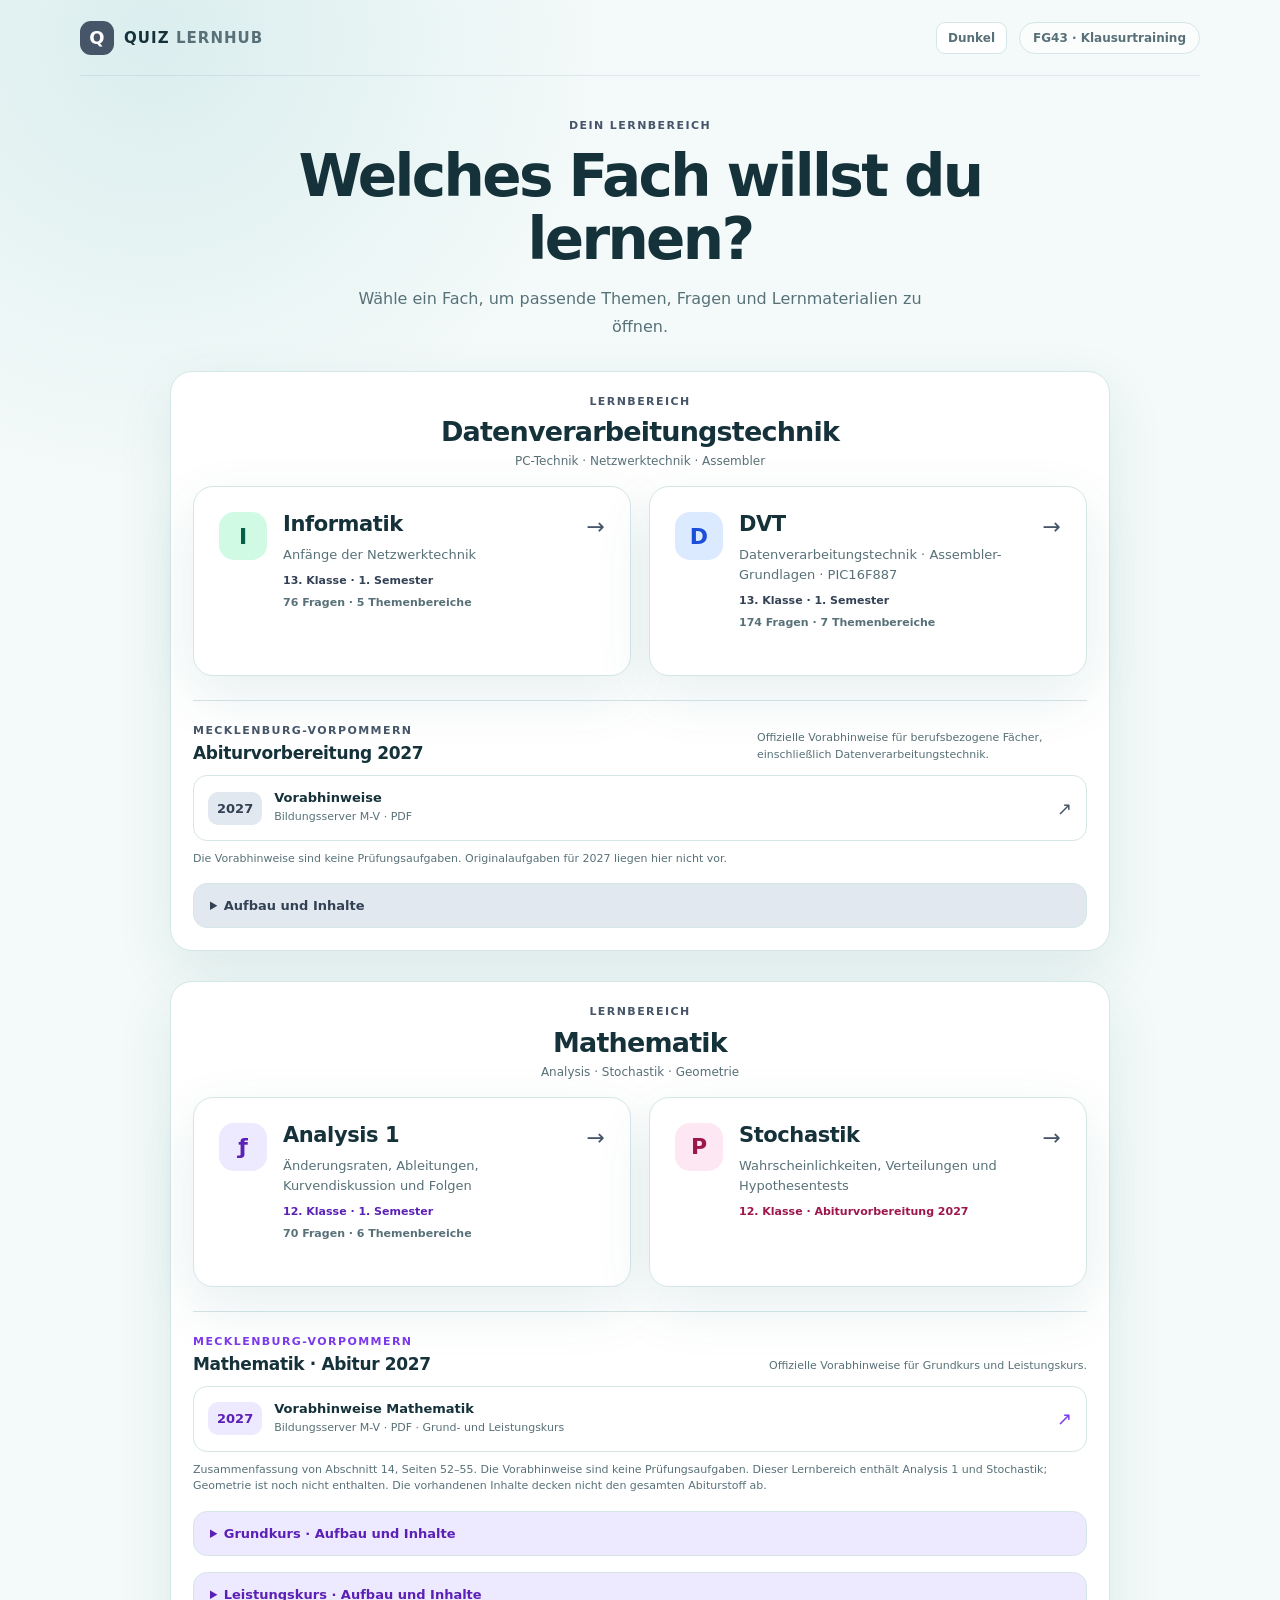
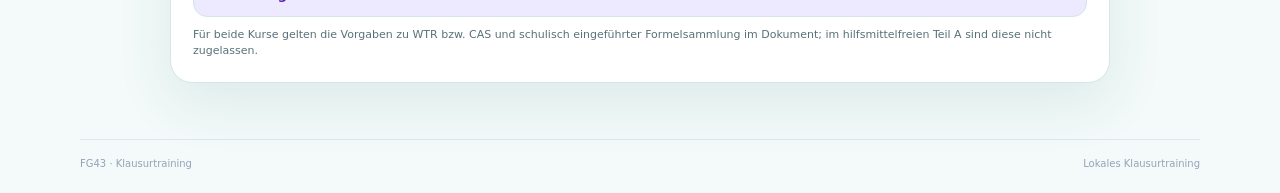
==== index.html @ ca310c2c "mathe hinzugefügt" ====
<!doctype html>
<html lang="de">
<head>
  <meta charset="utf-8">
  <meta name="viewport" content="width=device-width, initial-scale=1">
  <meta name="theme-color" content="#f4f7fb">
  <title>Quiz-Lernhub | FG43</title>
  <link rel="stylesheet" href="style.css">
  <script src="Informatik-quiz-app/questions.js" defer></script>
  <script src="DVT-quiz-app/questions.js" defer></script>
  <script src="Mathematik-quiz-app/questions.js" defer></script>
  <script src="Stochastik-quiz-app/questions.js" defer></script>
  <script src="app.js" defer></script>
</head>
<body>
  <div class="page-shell">
    <header class="topbar">
      <a class="brand" href="#" aria-label="Quiz-Lernhub">
        <span class="brand-mark">Q</span>
        <span>QUIZ <span class="brand-light">LERNHUB</span></span>
      </a>
      <div class="topbar-actions">
        <a id="learnGuideLink" class="header-link" href="#" hidden>Lernseite</a>
        <button id="themeToggle" class="theme-toggle" type="button" aria-label="Darstellung wechseln">Dunkel</button>
        <button id="backToHubButton" class="button button-secondary hub-return" type="button" hidden>Zurück zur Fachauswahl</button>
        <span class="course-tag">FG43 · Klausurtraining</span>
      </div>
    </header>

    <main>
      <section id="hubView" class="view hub-view">
        <div class="hub-intro">
          <p class="eyebrow">Dein Lernbereich</p>
          <h1>Welches Fach willst du lernen?</h1>
          <p class="intro">Wähle ein Fach, um passende Themen, Fragen und Lernmaterialien zu öffnen.</p>
        </div>
        <section class="subject-group" aria-labelledby="abiturGroupTitle">
          <div class="subject-group-heading">
            <p class="eyebrow">Lernbereich</p>
            <h2 id="abiturGroupTitle">Datenverarbeitungstechnik</h2>
            <p>PC-Technik · Netzwerktechnik · Assembler</p>
          </div>
          <div class="subject-grid" aria-label="Fachauswahl">
            <button class="subject-card subject-card-informatik" type="button" data-subject="informatik">
              <span class="subject-mark" aria-hidden="true">I</span>
              <span class="subject-card-copy">
                <strong>Informatik</strong>
                <span>Anfänge der Netzwerktechnik</span>
                <small class="subject-term">13. Klasse · 1. Semester</small>
                <small data-subject-stats="informatik"></small>
              </span>
              <span class="subject-arrow" aria-hidden="true">→</span>
            </button>
            <button class="subject-card subject-card-dvt" type="button" data-subject="dvt">
              <span class="subject-mark" aria-hidden="true">D</span>
              <span class="subject-card-copy">
                <strong>DVT</strong>
                <span>Datenverarbeitungstechnik · Assembler-Grundlagen · PIC16F887</span>
                <small class="subject-term">13. Klasse · 1. Semester</small>
                <small data-subject-stats="dvt"></small>
              </span>
              <span class="subject-arrow" aria-hidden="true">→</span>
            </button>
          </div>
          <section class="abitur-resources" aria-labelledby="abiturResourcesTitle">
            <div class="abitur-resources-heading">
              <div>
                <p class="eyebrow">Mecklenburg-Vorpommern</p>
                <h3 id="abiturResourcesTitle">Abiturvorbereitung 2027</h3>
              </div>
              <p>Offizielle Vorabhinweise für berufsbezogene Fächer, einschließlich Datenverarbeitungstechnik.</p>
            </div>
            <div class="abitur-resource-grid">
              <a class="abitur-resource" href="https://www.bildung-mv.de/export/sites/bildungsserver/.galleries/dokumente/pruefungen/Vorabhinweise_ABI-BB_2027.pdf" target="_blank" rel="noopener">
                <span class="abitur-year">2027</span>
                <span class="abitur-resource-copy"><strong>Vorabhinweise</strong><small>Bildungsserver M-V · PDF</small></span>
                <span class="abitur-resource-arrow" aria-hidden="true">↗</span>
              </a>
            </div>
            <p class="abitur-resource-note">Die Vorabhinweise sind keine Prüfungsaufgaben. Originalaufgaben für 2027 liegen hier nicht vor.</p>
            <details class="abitur-summary">
              <summary>Aufbau und Inhalte</summary>
              <p>Zusammenfassung der offiziellen Vorabhinweise, Abschnitt 4, Seiten 15–16:</p>
              <ul>
                <li><strong>Prüfung:</strong> Schriftlich, 300 Minuten; zwei Aufgabenblöcke, einer davon zur Programmierung.</li>
                <li><strong>Informatiksysteme:</strong> Prozessoren, Mainboards, Chipsätze, Busse und Schnittstellen, Speicher, Peripherie und Energieeffizienz.</li>
                <li><strong>Netzwerke:</strong> Medien, Geräte, Topologien und Protokolle; OSI und TCP/IP, WLAN, Netzwerksicherheit, IPv4/IPv6, Subnetting und VLANs sowie Datenschutz und Datenspeicherung.</li>
                <li><strong>Assembler:</strong> Physical Computing planen und programmieren, Programmabläufe als PAP oder Struktogramm darstellen und Transfer-, Arithmetik-, Sprung-, Logik- und Unterprogrammbefehle anwenden.</li>
                <li><strong>Hilfsmittel:</strong> Offline-PC mit Entwicklungsumgebung und Assembler-Simulation oder alternativ Microcomputer/Mikrocontroller; Software für grafische Programmabläufe, schulisch eingeführter Taschenrechner und Datenblätter. Die allgemeinen Vorgaben in Kapitel III gelten ebenfalls.</li>
              </ul>
            </details>
          </section>
        </section>
        <section class="subject-group" aria-labelledby="analysisGroupTitle">
          <div class="subject-group-heading">
            <p class="eyebrow">Lernbereich</p>
            <h2 id="analysisGroupTitle">Mathematik</h2>
            <p>Analysis · Stochastik · Geometrie</p>
          </div>
          <div class="subject-grid" aria-label="Mathematik-Fachauswahl">
            <button class="subject-card subject-card-mathe" type="button" data-subject="mathe">
              <span class="subject-mark" aria-hidden="true">ƒ</span>
              <span class="subject-card-copy">
                <strong>Analysis 1</strong>
                <span>Änderungsraten, Ableitungen, Kurvendiskussion und Folgen</span>
                <small class="subject-term">12. Klasse · 1. Semester</small>
                <small data-subject-stats="mathe"></small>
              </span>
              <span class="subject-arrow" aria-hidden="true">→</span>
            </button>
            <button class="subject-card subject-card-stochastik" type="button" data-subject="stochastik">
              <span class="subject-mark" aria-hidden="true">P</span>
              <span class="subject-card-copy">
                <strong>Stochastik</strong>
                <span>Wahrscheinlichkeiten, Verteilungen und Hypothesentests</span>
                <small class="subject-term">12. Klasse · Abiturvorbereitung 2027</small>
                <small data-subject-stats="stochastik"></small>
              </span>
              <span class="subject-arrow" aria-hidden="true">→</span>
            </button>
          </div>
          <section id="mathe-vorabhinweise" class="abitur-resources abitur-resources-mathe" aria-labelledby="mathAbiturTitle">
            <div class="abitur-resources-heading">
              <div>
                <p class="eyebrow">Mecklenburg-Vorpommern</p>
                <h3 id="mathAbiturTitle">Mathematik · Abitur 2027</h3>
              </div>
              <p>Offizielle Vorabhinweise für Grundkurs und Leistungskurs.</p>
            </div>
            <div class="abitur-resource-grid">
              <a class="abitur-resource" href="https://www.bildung-mv.de/export/sites/bildungsserver/.galleries/dokumente/pruefungen/Vorabhinweise_ABI-AB_2027.pdf#page=54" target="_blank" rel="noopener">
                <span class="abitur-year">2027</span>
                <span class="abitur-resource-copy"><strong>Vorabhinweise Mathematik</strong><small>Bildungsserver M-V · PDF · Grund- und Leistungskurs</small></span>
                <span class="abitur-resource-arrow" aria-hidden="true">↗</span>
              </a>
            </div>
            <p class="abitur-resource-note">Zusammenfassung von Abschnitt 14, Seiten 52–55. Die Vorabhinweise sind keine Prüfungsaufgaben. Dieser Lernbereich enthält Analysis 1 und Stochastik; Geometrie ist noch nicht enthalten. Die vorhandenen Inhalte decken nicht den gesamten Abiturstoff ab.</p>
            <details class="abitur-summary">
              <summary>Grundkurs · Aufbau und Inhalte</summary>
              <ul>
                <li><strong>Zeit:</strong> 285 Minuten einschließlich Auswahlzeit; Teil A höchstens 100 Minuten.</li>
                <li><strong>Teil A:</strong> Hilfsmittelfrei; drei Pflichtaufgaben und je eine Wahlaufgabe aus zwei Aufgabengruppen. Jede bearbeitete Aufgabe zählt 5 BE.</li>
                <li><strong>Teil B:</strong> Mit Hilfsmitteln; Analysis als Pflichtaufgabe (25 BE), dazu je eine Wahlaufgabe in Geometrie und Stochastik (je 15 BE). Insgesamt 80 BE.</li>
                <li><strong>Inhalte:</strong> Keine Rahmenplaninhalte ausgeschlossen; in Analysis werden in Teil B nur ganzrationale Funktionen und Exponentialfunktionen zur Basis e betrachtet.</li>
              </ul>
            </details>
            <details class="abitur-summary">
              <summary>Leistungskurs · Aufbau und Inhalte</summary>
              <ul>
                <li><strong>Zeit:</strong> 330 Minuten einschließlich Auswahlzeit; Teil A höchstens 110 Minuten.</li>
                <li><strong>Teil A:</strong> Hilfsmittelfrei; vier Pflichtaufgaben und zwei Wahlaufgaben aus Aufgabengruppe 2. Jede bearbeitete Aufgabe zählt 5 BE.</li>
                <li><strong>Teil B:</strong> Mit Hilfsmitteln; Analysis als Pflichtaufgabe (30 BE), dazu je eine Wahlaufgabe in Geometrie und Stochastik (je 20 BE). Insgesamt 100 BE.</li>
                <li><strong>Inhalte:</strong> Keine im Rahmenplan genannten Inhalte ausgeschlossen.</li>
              </ul>
            </details>
            <p class="abitur-resource-note">Für beide Kurse gelten die Vorgaben zu WTR bzw. CAS und schulisch eingeführter Formelsammlung im Dokument; im hilfsmittelfreien Teil A sind diese nicht zugelassen.</p>
          </section>
        </section>
      </section>

      <section id="startView" class="view start-view" hidden>
        <form id="startForm" class="setup-card">
          <div class="card-heading">
            <div>
              <p id="subjectEyebrow" class="eyebrow">Fach auswählen</p>
              <h2 id="subjectTitle">Quiz einrichten</h2>
            </div>
            <span id="durationBadge" class="duration-badge">max. 90 min</span>
          </div>

          <div class="field-row">
            <span class="field-label">Kategorien</span>
            <div class="category-actions">
              <button id="selectAllCategories" class="text-button" type="button">Alle auswählen</button>
              <button id="clearCategories" class="text-button" type="button">Alle abwählen</button>
            </div>
          </div>
          <div id="categoryGrid" class="category-grid" aria-label="Quizkategorien"></div>

          <label class="field-label" for="countSelect">Aufgaben im Durchlauf</label>
          <select id="countSelect" class="select-control">
            <option value="25" selected>25 Aufgaben · 50 min</option>
            <option value="20">20 Aufgaben · 40 min</option>
            <option value="15">15 Aufgaben · 30 min</option>
            <option value="10">10 Aufgaben · 20 min</option>
          </select>

          <label class="field-label" for="difficultyMode">Schwierigkeitsmix</label>
          <select id="difficultyMode" class="select-control">
            <option value="balanced">Ausgewogen · alle Stufen</option>
            <option value="challenging">Mehr schwere und Knobelaufgaben</option>
            <option value="warmup">Nur Leicht &amp; Mittel · zum Warmwerden</option>
            <option value="hardKnobel">Nur Schwer &amp; Knobel · Härtetest</option>
          </select>

          <label class="field-label" for="quizMode">Quizmodus</label>
          <select id="quizMode" class="select-control">
            <option value="exam">Klausurmodus · Feedback am Ende</option>
            <option value="learning">Lernmodus · Sofort-Feedback</option>
            <option value="flashcards">Karteikarten · Lösung aufdecken</option>
            <option value="adaptive">Adaptiver Lernmodus · Schwächen zuerst</option>
            <option value="strict">Strenge Prüfungssimulation · 90 min</option>
          </select>

          <div class="setup-note">
            <span class="note-icon" aria-hidden="true">i</span>
            <p id="setupNoteText">Die Bearbeitungszeit beträgt 2 Minuten pro Aufgabe, maximal 90 Minuten.</p>
          </div>
          <button class="button button-primary button-wide" type="submit">Quiz starten <span aria-hidden="true">→</span></button>
        </form>

        <div id="topicShortcuts" class="topic-strip" aria-label="Themen-Schnellfilter"></div>
      </section>

      <section id="quizView" class="view quiz-view" hidden>
        <div class="quiz-header">
          <div>
            <p class="eyebrow" id="quizTopicLabel">Prüfungssimulation</p>
            <h1>Aufgabe <span id="currentNumber">1</span><span class="heading-muted"> / <span id="totalNumber">25</span></span></h1>
          </div>
          <div class="timer-card" id="timerCard" role="timer" aria-live="polite">
            <span class="timer-label">Verbleibende Zeit</span>
            <strong id="timerDisplay">90:00</strong>
          </div>
          <button class="button button-secondary quiz-hub-return" type="button" data-back-to-hub>← Fachauswahl</button>
        </div>

        <div class="progress-track" aria-label="Quizfortschritt">
          <div id="progressBar" class="progress-bar"></div>
        </div>

        <div class="quiz-layout">
          <aside class="question-sidebar">
            <div class="sidebar-title">
              <h2>Übersicht</h2>
              <span id="answeredCount">0 beantwortet</span>
            </div>
            <div id="questionGrid" class="question-grid" aria-label="Aufgabennavigation"></div>
            <div class="legend"><span class="legend-dot done"></span> beantwortet <span class="legend-dot current"></span> aktuell</div>
          </aside>

          <section class="question-panel" aria-live="polite">
            <div class="question-meta">
              <span id="questionCategory" class="topic-pill"></span>
              <span id="questionType" class="type-label"></span>
              <span id="questionDifficulty" class="difficulty-pill"></span>
              <span id="questionPoints" class="points-label"></span>
            </div>
            <h2 id="questionPrompt" class="question-prompt"></h2>
            <pre id="questionCode" class="code-block" hidden><code></code></pre>
            <div id="questionTools" class="question-tools">
              <button id="tipButton" class="button button-tip" type="button" aria-expanded="false">Tipp anzeigen</button>
              <button id="unsureButton" class="button button-unsure" type="button" aria-pressed="false">◇ Unsicher / später prüfen</button>
            </div>
            <aside id="tipPanel" class="tip-panel" hidden></aside>
            <div id="questionContent" class="question-content"></div>
            <div id="flashcardControls" class="flashcard-controls" hidden>
              <button id="flashcardRevealButton" class="button button-primary" type="button">Lösung aufdecken</button>
              <div id="flashcardRating" class="flashcard-rating" hidden>
                <p>Wie sicher wusstest du die Antwort?</p>
                <div class="flashcard-rating-actions">
                  <button class="button button-secondary" type="button" data-flashcard-rating="known" aria-pressed="false">Gewusst</button>
                  <button class="button button-secondary" type="button" data-flashcard-rating="review" aria-pressed="false">Noch üben</button>
                </div>
              </div>
            </div>
            <div id="instantFeedback" class="instant-feedback" hidden aria-live="polite"></div>
            <p id="keyboardHint" class="keyboard-hint">Tastatur: 1–7 Antwort wählen/umschalten · ←/→ oder P/N zurück/weiter · Pos1/Ende zur ersten/letzten Aufgabe · T Tipp · U unsicher markieren · Esc Tipp schließen · Strg/⌘+Enter öffnet den Abgabe-Dialog (ohne Eingabefeld-Fokus)</p>
            <div class="question-navigation">
              <button id="prevButton" class="button button-secondary" type="button">← Zurück</button>
              <button id="nextButton" class="button button-secondary" type="button">Weiter →</button>
            </div>
          </section>
        </div>

        <footer class="quiz-footer">
          <span id="footerProgress">0 von 25 beantwortet</span>
          <button id="submitButton" class="button button-submit" type="button">Quiz abgeben</button>
        </footer>
      </section>

      <section id="resultView" class="view result-view" hidden>
        <div class="result-heading">
          <p class="eyebrow">Auswertung</p>
          <h1 id="resultTitle">Quiz abgeschlossen</h1>
          <p id="resultSubtitle" class="intro"></p>
        </div>

        <div class="result-summary">
          <article class="score-card score-primary">
            <span id="primaryScoreLabel">Notenpunkte</span>
            <strong id="gradePoints">—</strong>
            <small id="gradeName">—</small>
          </article>
          <article class="score-card">
            <span>Ergebnis</span>
            <strong id="scoreValue">—</strong>
            <small id="percentValue">—</small>
          </article>
          <article class="score-card">
            <span id="answerMetricLabel">Richtige Antworten</span>
            <strong id="correctValue">—</strong>
            <small id="resultTime">—</small>
          </article>
          <article class="score-card score-unsure">
            <span id="uncertainMetricLabel">Unsicher markiert</span>
            <strong id="unsureValue">—</strong>
            <small id="unsureCorrectValue">—</small>
          </article>
        </div>

        <p id="progressStorageWarning" class="storage-warning" hidden role="status"></p>

        <section class="category-results" aria-labelledby="categoryResultsTitle">
          <h2 id="categoryResultsTitle">Trefferquote nach Kategorie</h2>
          <div id="categoryResults" class="category-results-list"></div>
        </section>

        <div class="result-actions">
          <button id="restartButton" class="button button-primary" type="button">Neues Quiz starten</button>
          <button id="repeatWrongButton" class="button button-secondary" type="button" disabled>Falsche Antworten wiederholen</button>
          <button id="repeatLuckyButton" class="button button-secondary" type="button" disabled>Unsichere richtige Antworten wiederholen</button>
          <button id="toggleReviewButton" class="button button-secondary" type="button">Lösungen ansehen</button>
        </div>
        <section id="reviewSection" class="review-section" hidden>
          <h2>Aufgaben und Lösungen</h2>
          <div id="reviewList" class="review-list"></div>
          <section id="uncertainSection" class="uncertain-section" hidden>
            <h2>Unsicher markiert · separat prüfen</h2>
            <div id="uncertainReviewList" class="review-list"></div>
          </section>
        </section>
      </section>
    </main>

    <dialog id="submitDialog" class="confirm-dialog" aria-labelledby="submitDialogTitle">
      <form method="dialog">
        <p class="eyebrow">Quiz abgeben</p>
        <h2 id="submitDialogTitle">Möchtest du wirklich abgeben?</h2>
        <p id="submitDialogText" class="confirm-dialog-text"></p>
        <div class="confirm-dialog-actions">
          <button id="cancelSubmitButton" class="button button-secondary" value="cancel">Weiterarbeiten</button>
          <button id="confirmSubmitButton" class="button button-primary" value="confirm">Jetzt abgeben</button>
        </div>
      </form>
    </dialog>

    <footer class="site-footer">
      <span>FG43 · Klausurtraining</span>
      <span>Lokales Klausurtraining</span>
    </footer>
  </div>
  <script src="theme.js" defer></script>
</body>
</html>
---- style.css ----
:root {
  color-scheme: light;
  --ink: #15313a;
  --muted: #587178;
  --line: #d5e6e7;
  --surface: #ffffff;
  --canvas: #f3faf9;
  --blue: #475569;
  --blue-dark: #334155;
  --blue-soft: #e2e8f0;
  --accent: #64748b;
  --green: #16805e;
  --green-soft: #e5f5ed;
  --red: #c33d50;
  --red-soft: #fff0f2;
  --amber: #b26a18;
  --shadow: 0 20px 55px rgba(18, 94, 101, 0.10);
  font-family: Inter, ui-sans-serif, system-ui, -apple-system, BlinkMacSystemFont, "Segoe UI", sans-serif;
}

* { box-sizing: border-box; }

body {
  margin: 0;
  min-width: 0;
  background:
    radial-gradient(circle at 12% 2%, rgba(8, 127, 140, 0.10), transparent 28rem),
    var(--canvas);
  color: var(--ink);
}

button, select { font: inherit; }
button { cursor: pointer; }
[hidden] { display: none !important; }

body.theme-informatik {
  --blue: #047857;
  --blue-dark: #065f46;
  --blue-soft: #d1fae5;
  --accent: #10b981;
}

body.theme-dvt {
  --blue: #2563eb;
  --blue-dark: #1d4ed8;
  --blue-soft: #dbeafe;
  --accent: #06b6d4;
}
body.theme-mathe {
  --blue: #7c3aed;
  --blue-dark: #5b21b6;
  --blue-soft: #ede9fe;
  --accent: #7c3aed;
}
body.theme-stochastik {
  --blue: #be185d;
  --blue-dark: #9d174d;
  --blue-soft: #fce7f3;
  --accent: #be185d;
}

:root[data-theme="dark"] {
  --blue: #cbd5e1;
  --blue-dark: #e2e8f0;
  --blue-soft: #273449;
  --accent: #94a3b8;
}

:root[data-theme="dark"] body.theme-informatik {
  --blue: #047857;
  --blue-dark: #a7f3d0;
  --blue-soft: #123d32;
  --accent: #34d399;
}

:root[data-theme="dark"] body.theme-dvt {
  --blue: #2563eb;
  --blue-dark: #bfdbfe;
  --blue-soft: #1e3a5f;
  --accent: #22d3ee;
}
:root[data-theme="dark"] body.theme-mathe {
  --blue: #a78bfa;
  --blue-dark: #ddd6fe;
  --blue-soft: #35265b;
  --accent: #c4b5fd;
}
:root[data-theme="dark"] body.theme-stochastik {
  --blue: #f9a8d4;
  --blue-dark: #fbcfe8;
  --blue-soft: #51233d;
  --accent: #f9a8d4;
}
:root[data-theme="dark"] body.theme-mathe :is(.brand-mark, .button-primary, .button-submit) { color: #1e123a; }
:root[data-theme="dark"] body.theme-stochastik :is(.brand-mark, .button-primary, .button-submit) { color: #3b1028; }

.page-shell { width: min(1120px, calc(100% - 40px)); margin: 0 auto; }
.topbar { height: 76px; display: flex; align-items: center; justify-content: space-between; border-bottom: 1px solid rgba(148, 163, 184, 0.22); }
.brand { display: inline-flex; gap: 10px; align-items: center; color: var(--ink); text-decoration: none; font-weight: 850; letter-spacing: 0.07em; font-size: 15px; }
.brand-mark { display: grid; width: 34px; height: 34px; place-items: center; border-radius: 11px; background: var(--blue); color: white; font-weight: 800; font-size: 18px; letter-spacing: 0; }
.brand-light { color: var(--muted); font-weight: 650; }
.course-tag { border: 1px solid var(--line); background: rgba(255,255,255,.72); border-radius: 999px; padding: 8px 13px; color: var(--muted); font-size: 12px; font-weight: 700; }

.view { padding: 42px 0 56px; }
.start-view { display: grid; grid-template-columns: minmax(0, 620px); justify-content: center; gap: 20px; align-items: start; min-height: calc(100vh - 145px); }
.eyebrow { margin: 0 0 12px; color: var(--blue); font-size: 11px; line-height: 1.4; font-weight: 800; letter-spacing: .13em; text-transform: uppercase; }
h1, h2, p { margin-top: 0; }
.quiz-header h1, .result-heading h1 { margin-bottom: 18px; font-size: clamp(36px, 5vw, 58px); line-height: 1.06; letter-spacing: -.045em; }
.intro { max-width: 570px; color: var(--muted); font-size: 16px; line-height: 1.75; }
.setup-card { min-width: 0; padding: 28px; border: 1px solid rgba(226, 232, 240, .9); border-radius: 22px; background: var(--surface); box-shadow: var(--shadow); }
.card-heading { display: flex; align-items: flex-start; justify-content: space-between; gap: 16px; margin-bottom: 24px; }
.card-heading .eyebrow { margin-bottom: 7px; }
.card-heading h2 { margin: 0; font-size: 22px; letter-spacing: -.025em; }
.duration-badge { border-radius: 999px; background: var(--blue-soft); color: var(--blue-dark); padding: 8px 12px; font-size: 12px; font-weight: 800; white-space: nowrap; }
.field-label { display: block; margin: 18px 0 8px; color: #334155; font-size: 13px; font-weight: 750; }
.select-control { width: 100%; min-width: 0; min-height: 48px; padding: 0 13px; border: 1px solid #d7dfeb; border-radius: 11px; background: #fff; color: var(--ink); outline: none; }
.select-control:focus, a:focus-visible, summary:focus-visible, button:focus-visible, select:focus-visible, input:focus-visible { outline: 3px solid var(--accent); outline-offset: 2px; }
.setup-note { display: flex; gap: 10px; margin: 22px 0; padding: 13px; border-radius: 12px; background: #f6f8fc; }
.setup-note p { margin: 0; color: var(--muted); font-size: 12px; line-height: 1.6; }
.note-icon { flex: 0 0 18px; display: grid; width: 18px; height: 18px; place-items: center; border-radius: 50%; background: #dce6ff; color: var(--blue-dark); font-size: 12px; font-weight: 900; }
.button { display: inline-flex; align-items: center; justify-content: center; gap: 10px; min-height: 44px; padding: 0 17px; border: 1px solid transparent; border-radius: 11px; font-size: 13px; font-weight: 760; transition: background .15s, border-color .15s, transform .15s; }
.button:hover { transform: translateY(-1px); }
.button-primary { background: var(--blue); color: white; }
.button-primary:hover { filter: brightness(.9); }
.button-wide { width: 100%; min-height: 50px; }
.button-secondary { border-color: var(--line); background: white; color: #334155; }
.button-secondary:hover { background: var(--blue-soft); border-color: var(--blue); }
.button-submit { background: var(--blue); color: white; }
.button-submit:hover { filter: brightness(.9); }
.topic-strip { grid-column: 1 / -1; display: flex; flex-wrap: wrap; gap: 9px; margin-top: 0; }
.topic-strip span { padding: 8px 11px; border: 1px solid var(--line); border-radius: 999px; background: rgba(255,255,255,.72); color: #64748b; font-size: 11px; font-weight: 650; }

.quiz-header { display: flex; align-items: flex-end; justify-content: space-between; gap: 20px; }
.quiz-header h1 { margin: 0; font-size: clamp(30px, 4vw, 42px); }
.heading-muted { color: #94a3b8; font-size: .68em; font-weight: 600; }
.timer-card { min-width: 136px; padding: 10px 15px; border: 1px solid var(--line); border-radius: 13px; background: white; text-align: center; box-shadow: 0 5px 15px rgba(32,54,91,.04); }
.timer-label { display: block; color: var(--muted); font-size: 10px; font-weight: 750; text-transform: uppercase; letter-spacing: .09em; }
.timer-card strong { display: block; margin-top: 3px; font-size: 25px; font-variant-numeric: tabular-nums; letter-spacing: .04em; }
.timer-card.is-low { border-color: #f2b6b8; background: var(--red-soft); color: var(--red); }
.progress-track { height: 6px; margin: 24px 0; overflow: hidden; border-radius: 99px; background: #e6ebf3; }
.progress-bar { height: 100%; width: 0; border-radius: inherit; background: linear-gradient(90deg, var(--blue), var(--accent)); transition: width .25s ease; }
.quiz-layout { display: grid; grid-template-columns: 220px minmax(0, 1fr); gap: 18px; align-items: stretch; }
.question-sidebar, .question-panel { border: 1px solid var(--line); border-radius: 18px; background: var(--surface); box-shadow: 0 10px 30px rgba(32,54,91,.04); }
.question-sidebar { padding: 18px; }
.sidebar-title { display: flex; justify-content: space-between; align-items: baseline; gap: 10px; margin-bottom: 15px; }
.sidebar-title h2 { margin: 0; font-size: 14px; }
.sidebar-title span { color: var(--muted); font-size: 10px; }
.question-grid { display: grid; grid-template-columns: repeat(5, 1fr); gap: 7px; }
.question-nav-button { width: 100%; aspect-ratio: 1; border: 1px solid var(--line); border-radius: 8px; background: white; color: #64748b; font-size: 11px; font-weight: 700; }
.question-nav-button.is-answered { border-color: #b7e4d1; background: var(--green-soft); color: var(--green); }
.question-nav-button.is-current { outline: 2px solid var(--blue); outline-offset: 1px; color: var(--blue-dark); }
.legend { display: flex; align-items: center; gap: 6px; margin-top: 17px; color: var(--muted); font-size: 10px; }
.legend-dot { width: 8px; height: 8px; margin-left: 5px; border: 1px solid #cbd5e1; border-radius: 50%; }
.legend-dot.done { border-color: #70c4a0; background: var(--green-soft); }
.legend-dot.current { border-color: var(--blue); background: var(--blue); }
.question-panel { min-height: 450px; padding: clamp(20px, 4vw, 36px); display: flex; flex-direction: column; }
.question-meta { display: flex; align-items: center; flex-wrap: wrap; gap: 9px; margin-bottom: 21px; }
.topic-pill { padding: 6px 9px; border-radius: 999px; background: var(--blue-soft); color: var(--blue-dark); font-size: 10px; font-weight: 800; }
.type-label, .points-label { color: var(--muted); font-size: 11px; font-weight: 650; }
.points-label { margin-left: auto; }
.question-prompt { margin: 0 0 18px; font-size: clamp(18px, 2.5vw, 24px); line-height: 1.45; letter-spacing: -.02em; }
.code-block { margin: 0 0 19px; padding: 16px 18px; overflow-x: auto; border: 1px solid #253651; border-radius: 12px; background: #152238; color: #e3ecff; font: 13px/1.7 "Cascadia Code", "SFMono-Regular", Consolas, monospace; tab-size: 4; }
.question-content { display: grid; gap: 10px; margin: 0 0 25px; }
.answer-option { display: flex; align-items: flex-start; gap: 11px; padding: 13px 14px; border: 1px solid var(--line); border-radius: 11px; background: #fff; cursor: pointer; transition: border-color .12s, background .12s; }
.answer-option:hover { border-color: var(--accent); background: var(--blue-soft); }
.answer-option:has(input:checked) { border-color: var(--blue); background: var(--blue-soft); }
.answer-option input { margin: 3px 0 0; accent-color: var(--blue); }
.option-letter { display: inline-grid; flex: 0 0 22px; width: 22px; height: 22px; place-items: center; border-radius: 7px; background: #f1f5f9; color: #475569; font-size: 10px; font-weight: 800; }
.option-text { color: #334155; font-size: 13px; line-height: 1.55; }
.cloze-line { color: #334155; font-size: 14px; line-height: 2.6; }
.cloze-select { max-width: 100%; margin: 0 4px; padding: 8px 28px 8px 10px; border: 1px solid #cbd5e1; border-radius: 8px; background: #fff; color: var(--ink); }
.question-navigation { display: flex; justify-content: space-between; gap: 10px; margin-top: auto; padding-top: 14px; border-top: 1px solid #f0f3f8; }
.keyboard-hint { margin: 0 0 9px; color: var(--muted); font-size: 10px; text-align: right; }
.quiz-footer { display: flex; justify-content: space-between; align-items: center; gap: 16px; margin-top: 17px; color: var(--muted); font-size: 12px; }

.result-heading { margin: 12px 0 24px; }
.result-heading h1 { margin-bottom: 10px; font-size: clamp(34px, 5vw, 48px); }
.result-heading .intro { margin-bottom: 0; }
.result-summary { display: grid; grid-template-columns: repeat(3, 1fr); gap: 14px; }
.score-card { min-height: 145px; display: flex; flex-direction: column; align-items: flex-start; justify-content: center; padding: 22px; border: 1px solid var(--line); border-radius: 17px; background: white; box-shadow: 0 8px 24px rgba(32,54,91,.04); }
.score-card span { color: var(--muted); font-size: 11px; font-weight: 750; text-transform: uppercase; letter-spacing: .08em; }
.score-card strong { margin: 8px 0 2px; font-size: 34px; letter-spacing: -.04em; font-variant-numeric: tabular-nums; }
.score-card small { color: var(--muted); font-size: 12px; }
.score-primary { border-color: color-mix(in srgb, var(--blue) 25%, var(--line)); background: linear-gradient(135deg, var(--blue-soft), var(--surface)); }
.score-primary strong { color: var(--blue-dark); }
.result-actions { display: flex; gap: 10px; margin: 22px 0 30px; }
.review-section h2 { font-size: 20px; }
.review-list { display: grid; gap: 12px; }
.review-card { padding: 17px; border: 1px solid var(--line); border-left: 4px solid #cbd5e1; border-radius: 12px; background: white; }
.review-card.is-correct { border-left-color: var(--green); }
.review-card.is-wrong { border-left-color: var(--red); }
.review-card h3 { margin: 0 0 10px; font-size: 14px; line-height: 1.5; }
.review-status { margin-bottom: 8px; font-size: 11px; font-weight: 800; }
.review-card.is-correct .review-status { color: var(--green); }
.review-card.is-wrong .review-status { color: var(--red); }
.review-answer, .review-explanation { margin: 6px 0 0; color: #475569; font-size: 12px; line-height: 1.6; }
.review-explanation { color: var(--muted); }
.review-code { margin: 10px 0; padding: 10px; overflow-x: auto; border-radius: 8px; background: #152238; color: #e3ecff; font: 11px/1.6 Consolas, monospace; }
.site-footer { display: flex; justify-content: space-between; gap: 15px; padding: 18px 0 24px; border-top: 1px solid rgba(148,163,184,.22); color: #94a3b8; font-size: 10px; }

@media (max-width: 780px) {
  .start-view { grid-template-columns: minmax(0, 1fr); gap: 18px; padding-top: 32px; }

  .topic-strip { margin-top: 0; }
  .quiz-layout { grid-template-columns: 1fr; }
  .question-sidebar { order: 2; }
  .question-grid { grid-template-columns: repeat(10, 1fr); }
  .question-nav-button { font-size: 10px; }
  .question-panel { min-height: 390px; }
}

@media (max-width: 520px) {
  .page-shell { width: min(100% - 24px, 1120px); }
  .topbar { height: 64px; }
  .course-tag { padding: 7px 9px; font-size: 10px; }
  .view { padding: 27px 0 38px; }
  .setup-card { padding: 21px; border-radius: 17px; }
  .quiz-header { align-items: center; }
  .quiz-header h1 { font-size: 29px; }
  .timer-card { min-width: 104px; padding: 8px 9px; }
  .timer-card strong { font-size: 21px; }
  .question-panel { padding: 19px; }
  .question-grid { grid-template-columns: repeat(6, 1fr); }
  .question-navigation .button { padding: 0 11px; font-size: 12px; }
  .quiz-footer { align-items: flex-start; }
  .quiz-footer .button { min-height: 40px; padding: 0 12px; font-size: 12px; }
  .result-summary { grid-template-columns: 1fr; }
  .score-card { min-height: 110px; }
  .result-actions { flex-wrap: wrap; }
  .site-footer { font-size: 9px; }
}

.topbar-actions { display: flex; align-items: center; gap: 12px; }
.header-link, .theme-toggle { color: var(--muted); font-size: 12px; font-weight: 700; text-decoration: none; }
.header-link:hover { color: var(--blue); }
.theme-toggle { padding: 8px 11px; border: 1px solid var(--line); border-radius: 9px; background: var(--surface); cursor: pointer; }
.field-row { display: flex; align-items: center; justify-content: space-between; gap: 10px; }
.field-row .field-label { margin: 18px 0 8px; }
.category-actions { display: flex; gap: 10px; }
.text-button { padding: 4px 0; border: 0; background: none; color: var(--blue); font-size: 11px; font-weight: 750; }
.category-grid { display: flex; flex-wrap: wrap; gap: 7px; max-height: 190px; overflow-y: auto; padding: 2px 3px 4px 1px; }
.category-chip { display: inline-flex; align-items: center; gap: 6px; min-height: 30px; padding: 5px 8px; border: 1px solid var(--line); border-radius: 8px; background: var(--surface); color: var(--muted); font-size: 10px; font-weight: 650; cursor: pointer; }
.category-chip:has(input:checked) { border-color: #b7c8fa; background: var(--blue-soft); color: var(--blue-dark); }
.category-chip input { margin: 0; accent-color: var(--blue); }
.question-tools { display: flex; flex-wrap: wrap; gap: 8px; margin: 0 0 14px; }
.button-tip, .button-unsure { min-height: 36px; padding: 0 11px; border-color: var(--line); background: var(--surface); color: var(--muted); font-size: 11px; }
.button-tip { color: var(--blue-dark); }
.button-unsure.is-marked { border-color: #f0c266; background: #fff8e6; color: #825a09; }
.tip-panel { margin: 0 0 16px; padding: 12px 14px; border-left: 3px solid #e8ad39; border-radius: 8px; background: #fff8e6; color: #75551b; font-size: 12px; line-height: 1.65; }
.flashcard-controls { display: grid; justify-items: start; gap: 12px; margin: 0 0 20px; }
.flashcard-rating { width: 100%; padding: 14px; border: 1px solid var(--line); border-radius: 11px; background: var(--surface); }
.flashcard-rating p { margin: 0 0 10px; color: var(--ink); font-size: 12px; font-weight: 750; }
.flashcard-rating-actions { display: flex; flex-wrap: wrap; gap: 8px; }
.flashcard-rating-actions [aria-pressed="true"] { border-color: var(--blue); background: var(--blue-soft); color: var(--blue-dark); }
.flashcard-answer { display: grid; gap: 8px; padding: 14px; border: 1px solid #b7c8fa; border-radius: 11px; background: var(--blue-soft); color: var(--ink); }
.flashcard-answer strong { color: var(--blue-dark); font-size: 12px; }
.flashcard-answer p { margin: 0; color: var(--muted); font-size: 12px; line-height: 1.65; }
.storage-warning { margin: 0 0 16px; padding: 12px 14px; border: 1px solid #f0bfc0; border-radius: 10px; background: var(--red-soft); color: #8e3037; font-size: 12px; line-height: 1.6; }
.difficulty-pill { padding: 5px 8px; border-radius: 999px; background: #f1f5f9; color: #475569; font-size: 10px; font-weight: 800; }
.difficulty-pill[data-level="leicht"] { background: #e8f7ef; color: #147247; }
.difficulty-pill[data-level="schwer"], .difficulty-pill[data-level="knobel"] { background: #fff1e8; color: #a44d16; }
.instant-feedback { margin: 0 0 20px; padding: 14px; border: 1px solid var(--line); border-radius: 11px; font-size: 12px; line-height: 1.6; }
.instant-feedback strong { display: block; margin-bottom: 5px; }
.instant-feedback p { margin: 5px 0 0; }
.instant-feedback.is-correct { border-color: #a9dec4; background: var(--green-soft); color: #145c40; }
.instant-feedback.is-wrong { border-color: #f0bfc0; background: var(--red-soft); color: #8e3037; }
.question-nav-button.is-uncertain { border-color: #e6b84f; box-shadow: inset 0 -3px #e6b84f; }
.result-summary { grid-template-columns: repeat(4, 1fr); }
.score-unsure { border-color: #f0d99c; background: #fffbef; }
.review-card.is-uncertain { box-shadow: 0 0 0 2px rgba(230, 184, 79, .28); }
.uncertain-section { margin-top: 30px; padding-top: 22px; border-top: 1px solid var(--line); }
.uncertain-section h2 { color: #8b6414; }

:root[data-theme="dark"] {
  color-scheme: dark;
  --ink: #dff8f4;
  --muted: #9ab7b8;
  --line: #29445a;
  --surface: #13283b;
  --canvas: #0a1628;
  --blue: #cbd5e1;
  --blue-dark: #e2e8f0;
  --blue-soft: #273449;
  --accent: #94a3b8;
  --green: #60dda5;
  --green-soft: #173f35;
  --red: #ff8fa0;
  --red-soft: #442633;
  --amber: #e6b86b;
  --shadow: 0 20px 55px rgba(0, 0, 0, .30);
}
:root[data-theme="dark"] body { background: radial-gradient(circle at 12% 2%, rgba(86, 199, 201, .10), transparent 28rem), var(--canvas); }
:root[data-theme="dark"] .course-tag,
:root[data-theme="dark"] .topic-strip span,
:root[data-theme="dark"] .select-control,
:root[data-theme="dark"] .button-secondary,
:root[data-theme="dark"] .timer-card,
:root[data-theme="dark"] .question-nav-button,
:root[data-theme="dark"] .answer-option,
:root[data-theme="dark"] .cloze-select,
:root[data-theme="dark"] .score-card,
:root[data-theme="dark"] .review-card { background: var(--surface); color: var(--ink); }
:root[data-theme="dark"] .field-label,
:root[data-theme="dark"] .option-text,
:root[data-theme="dark"] .cloze-line,
:root[data-theme="dark"] .review-answer { color: #c7d2e5; }
:root[data-theme="dark"] .setup-note { background: #1d2b42; }
:root[data-theme="dark"] .option-letter { background: #25344d; color: #d3def0; }
:root[data-theme="dark"] .answer-option:hover,
:root[data-theme="dark"] .answer-option:has(input:checked) { background: var(--blue-soft); }
:root[data-theme="dark"] .category-chip { background: var(--surface); color: var(--muted); }
:root[data-theme="dark"] .category-chip:has(input:checked) { background: var(--blue-soft); color: var(--blue-dark); }
:root[data-theme="dark"] .button-tip { background: var(--surface); color: var(--blue-dark); }
:root[data-theme="dark"] .difficulty-pill { background: #273449; color: #d3def0; }
:root[data-theme="dark"] .difficulty-pill[data-level="leicht"] { background: #173f35; color: #a9e5c7; }
:root[data-theme="dark"] .difficulty-pill[data-level="mittel"] { background: #433a20; color: #f2d48a; }
:root[data-theme="dark"] .difficulty-pill[data-level="schwer"],
:root[data-theme="dark"] .difficulty-pill[data-level="knobel"] { background: #482d22; color: #ffc39b; }
:root[data-theme="dark"] .button-unsure { border-color: var(--line); background: var(--surface); color: var(--muted); }
:root[data-theme="dark"] .button-unsure.is-marked { border-color: #8b713a; background: #3a321e; color: #f2d48a; }
:root[data-theme="dark"] .tip-panel { border-left-color: #c99d46; background: #3a321e; color: #f2d48a; }
:root[data-theme="dark"] .score-unsure { background: #3a321e; color: #f2d48a; }
:root[data-theme="dark"] .flashcard-rating { background: var(--surface); }
:root[data-theme="dark"] .flashcard-rating-actions [aria-pressed="true"] { background: var(--blue-soft); color: var(--blue-dark); }
:root[data-theme="dark"] .flashcard-answer { border-color: #344a76; }
:root[data-theme="dark"] .storage-warning { background: #40252d; color: #ffb6ba; }
:root[data-theme="dark"] .instant-feedback.is-correct { background: #18382e; color: #a9e5c7; }
:root[data-theme="dark"] .instant-feedback.is-wrong { background: #40252d; color: #ffb6ba; }
:root[data-theme="dark"] .score-primary { background: linear-gradient(135deg, var(--blue-soft), var(--surface)); }
:root[data-theme="dark"] .score-primary strong { color: var(--blue-dark); }
:root[data-theme="dark"] .button-submit { background: var(--blue); color: white; }
:root[data-theme="dark"] .progress-track { background: #25344d; }
@media (max-width: 780px) {
  .result-summary { grid-template-columns: repeat(2, 1fr); }
}
@media (max-width: 520px) {
  .topbar-actions { gap: 8px; }
  .header-link { font-size: 11px; }
  .course-tag { display: none; }
  .category-actions { gap: 7px; }
  .text-button { font-size: 10px; }
  .category-grid { max-height: 160px; }
  .question-meta { gap: 6px; }
  .points-label { margin-left: 0; }
  .result-summary { grid-template-columns: 1fr 1fr; gap: 8px; }
  .score-card { padding: 14px; min-height: 100px; }
  .score-card strong { font-size: 28px; }
}

.hub-view { display: grid; grid-template-columns: minmax(0, 1fr); min-height: calc(100vh - 145px); align-content: center; gap: 30px; }
.hub-intro { max-width: 720px; margin: 0 auto; text-align: center; }
.hub-intro h1 { margin: 0 0 14px; font-size: clamp(36px, 6vw, 58px); line-height: 1.08; letter-spacing: -.045em; }
.hub-intro .intro { margin: 0 auto; }
.subject-group { width: min(940px, 100%); margin: 0 auto; padding: 22px; border: 1px solid var(--line); border-radius: 22px; background: var(--surface); box-shadow: var(--shadow); }
.subject-group-heading { margin: 0 0 18px; text-align: center; }
.subject-group-heading .eyebrow { margin: 0 0 7px; }
.subject-group-heading h2 { margin: 0; font-size: clamp(20px, 3vw, 27px); letter-spacing: -.03em; }
.subject-group-heading p:last-child { margin: 7px 0 0; color: var(--muted); font-size: 12px; }
.subject-grid { display: grid; grid-template-columns: repeat(2, minmax(0, 1fr)); gap: 18px; width: 100%; margin: 0 auto; }
.subject-card { position: relative; display: flex; min-width: 0; min-height: 190px; align-items: flex-start; gap: 16px; padding: 25px; border: 1px solid var(--line); border-radius: 20px; background: var(--surface); color: var(--ink); text-align: left; box-shadow: var(--shadow); transition: border-color .15s, transform .15s, box-shadow .15s; }
.subject-card:hover { transform: translateY(-3px); box-shadow: 0 24px 60px rgba(32, 54, 91, .14); }
.subject-card-informatik:hover { border-color: #059669; }
.subject-card-dvt:hover { border-color: #2563eb; }
.subject-card-mathe:hover { border-color: #7c3aed; }
.subject-card-stochastik:hover { border-color: #be185d; }
.subject-mark { display: grid; flex: 0 0 48px; width: 48px; height: 48px; place-items: center; border-radius: 15px; background: var(--blue-soft); color: var(--blue-dark); font-size: 22px; font-weight: 850; }
.subject-card-informatik .subject-mark { background: #d1fae5; color: #065f46; }
.subject-card-dvt .subject-mark { background: #dbeafe; color: #1d4ed8; }
.subject-card-mathe .subject-mark { background: #ede9fe; color: #5b21b6; }
.subject-card-stochastik .subject-mark { background: #fce7f3; color: #9d174d; }
.subject-card-copy { display: grid; min-width: 0; gap: 9px; overflow-wrap: anywhere; }
.subject-card-copy strong { font-size: 21px; letter-spacing: -.02em; }
.subject-card-copy > span { color: var(--muted); font-size: 13px; line-height: 1.55; }
.subject-card-copy small { color: var(--muted); font-size: 11px; font-weight: 750; }
.subject-card-copy .subject-term { color: var(--blue-dark); }
.subject-card-mathe .subject-card-copy .subject-term { color: #5b21b6; }
.subject-card-stochastik .subject-card-copy .subject-term { color: #9d174d; }
.subject-arrow { margin: 2px 0 0 auto; color: var(--blue); font-size: 22px; }
.abitur-resources { margin-top: 24px; padding-top: 22px; border-top: 1px solid var(--line); }
.abitur-resources-mathe { --blue: #7c3aed; --blue-dark: #5b21b6; --blue-soft: #ede9fe; }
:root[data-theme="dark"] .abitur-resources-mathe { --blue: #a78bfa; --blue-dark: #ddd6fe; --blue-soft: #35265b; }
.abitur-resources-mathe .abitur-resource:hover { border-color: var(--blue); }
.abitur-resources-heading { display: flex; align-items: end; justify-content: space-between; gap: 16px; margin-bottom: 12px; }
.abitur-resources-heading .eyebrow { margin: 0 0 5px; }
.abitur-resources-heading h3 { margin: 0; font-size: 17px; letter-spacing: -.02em; }
.abitur-resources-heading > p { max-width: 330px; margin: 0; color: var(--muted); font-size: 11px; line-height: 1.5; }
.abitur-resource-grid { display: grid; grid-template-columns: minmax(0, 1fr); gap: 12px; }
.abitur-resource { display: flex; align-items: center; gap: 12px; min-width: 0; padding: 14px; border: 1px solid var(--line); border-radius: 14px; background: var(--surface); color: var(--ink); text-decoration: none; transition: border-color .15s, transform .15s; }
.abitur-resource:hover { border-color: #2563eb; transform: translateY(-2px); }
.abitur-year { padding: 9px; border-radius: 10px; background: var(--blue-soft); color: var(--blue-dark); font-size: 13px; font-weight: 850; }
.abitur-resource-copy { display: grid; gap: 4px; min-width: 0; }
.abitur-resource-copy strong { font-size: 13px; }
.abitur-resource-copy small, .abitur-resource-note { color: var(--muted); font-size: 11px; line-height: 1.5; }
.abitur-resource-arrow { margin-left: auto; color: var(--blue); font-size: 18px; }
.abitur-resource-note { margin: 10px 0 0; }
.abitur-summary { margin-top: 16px; padding: 14px 16px; border: 1px solid var(--line); border-radius: 14px; background: var(--blue-soft); }
.abitur-summary summary { color: var(--blue-dark); font-size: 13px; font-weight: 800; cursor: pointer; }
.abitur-summary p, .abitur-summary li { color: var(--muted); font-size: 12px; line-height: 1.65; }
.abitur-summary p { margin: 12px 0 6px; }
.abitur-summary ul { margin: 0; padding-left: 20px; }
.abitur-summary li + li { margin-top: 5px; }
.abitur-summary strong { color: var(--ink); }
.hub-return { min-height: 36px; padding: 0 10px; white-space: nowrap; }
.quiz-hub-return { margin-left: auto; }
.quiz-header { flex-wrap: wrap; }

:root[data-theme="dark"] .subject-card-informatik .subject-mark { background: #123d32; color: #a7f3d0; }
:root[data-theme="dark"] .subject-card-dvt .subject-mark { background: #1e3a5f; color: #bfdbfe; }
:root[data-theme="dark"] .subject-card-mathe .subject-mark { background: #35265b; color: #ddd6fe; }
:root[data-theme="dark"] .subject-card-stochastik .subject-mark { background: #51233d; color: #fbcfe8; }
:root[data-theme="dark"] .subject-card-mathe .subject-card-copy .subject-term { color: #ddd6fe; }
:root[data-theme="dark"] .subject-card-stochastik .subject-card-copy .subject-term { color: #fbcfe8; }

@media (max-width: 650px) {
  .subject-grid { grid-template-columns: minmax(0, 1fr); }
  .subject-group { padding: 16px; border-radius: 18px; }
  .subject-card { min-height: 150px; }
  .abitur-resources-heading { align-items: start; flex-direction: column; gap: 7px; }
  .hub-view { gap: 23px; }
}

@media (max-width: 520px) {
  .hub-return { padding: 0 8px; font-size: 10px; }
  .quiz-hub-return { min-height: 38px; }
}

@media (max-width: 420px) {
  .topbar { height: auto; flex-wrap: wrap; gap: 10px; padding: 12px 0; }
  .topbar-actions { width: 100%; min-width: 0; flex-wrap: wrap; }
  .hub-return { white-space: normal; }
}

.topic-strip .topic-chip {
  min-height: 34px;
  padding: 8px 11px;
  border: 1px solid var(--line);
  border-radius: 999px;
  background: var(--surface);
  color: var(--muted);
  font-size: 11px;
  font-weight: 700;
}
.topic-strip .topic-chip[aria-pressed="true"] {
  border-color: #b7c8fa;
  background: var(--blue-soft);
  color: var(--blue-dark);
}
.choice-helper {
  margin: 0 0 4px;
  color: var(--muted);
  font-size: 12px;
  line-height: 1.55;
}
.category-results { margin: 24px 0 0; }
.category-results h2 { margin: 0 0 13px; font-size: 18px; }
.category-results-list { display: grid; grid-template-columns: repeat(2, minmax(0, 1fr)); gap: 9px; }
.category-result { min-width: 0; padding: 12px 14px; border: 1px solid var(--line); border-radius: 11px; background: var(--surface); }
.category-result-header { display: flex; justify-content: space-between; gap: 12px; margin-bottom: 8px; font-size: 11px; }
.category-result-header a { min-width: 0; overflow-wrap: anywhere; color: var(--blue-dark); font-weight: 750; text-decoration: none; }
.category-result-header a:hover { text-decoration: underline; }
.category-result-header span { flex: 0 1 auto; min-width: 0; overflow-wrap: anywhere; color: var(--muted); font-variant-numeric: tabular-nums; text-align: right; }
.category-result-meter { height: 6px; overflow: hidden; border-radius: 99px; background: var(--line); }
.category-result-meter span { display: block; height: 100%; border-radius: inherit; background: var(--accent); }
.result-actions { flex-wrap: wrap; }
.button:disabled { cursor: not-allowed; opacity: .58; transform: none; }
.confirm-dialog {
  width: min(440px, calc(100vw - 32px));
  padding: 25px;
  border: 1px solid var(--line);
  border-radius: 18px;
  background: var(--surface);
  color: var(--ink);
  box-shadow: var(--shadow);
}
.confirm-dialog::backdrop { background: rgba(15, 23, 42, .5); backdrop-filter: blur(3px); }
.confirm-dialog h2 { margin: 0 0 10px; font-size: 21px; }
.confirm-dialog .eyebrow { margin-bottom: 8px; }
.confirm-dialog-text { margin: 0; color: var(--muted); font-size: 13px; line-height: 1.6; }
.confirm-dialog-actions { display: flex; justify-content: flex-end; flex-wrap: wrap; gap: 9px; margin-top: 21px; }
:root[data-theme="dark"] .topic-strip .topic-chip { background: var(--surface); color: var(--muted); }
:root[data-theme="dark"] .topic-strip .topic-chip[aria-pressed="true"] { background: var(--blue-soft); color: var(--blue-dark); }

@media (max-width: 780px) {
  .category-results-list { grid-template-columns: 1fr; }
}
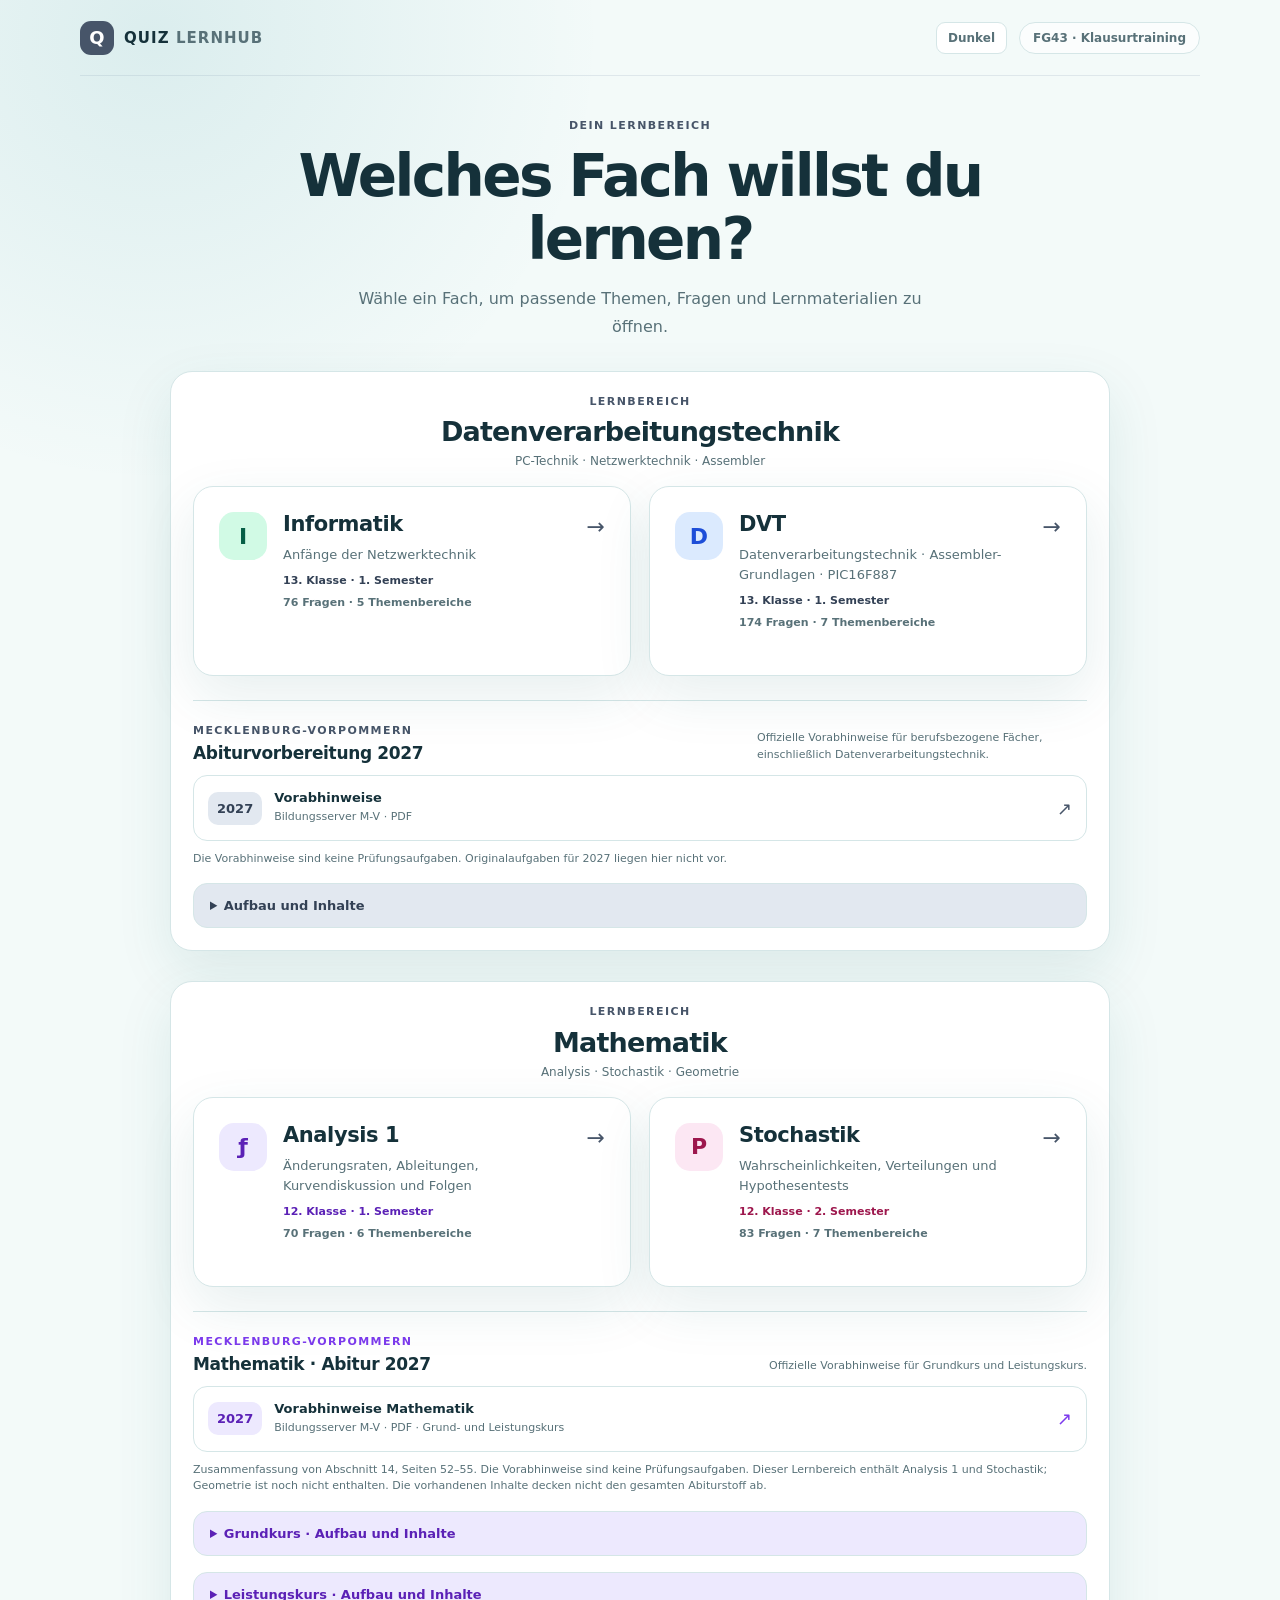
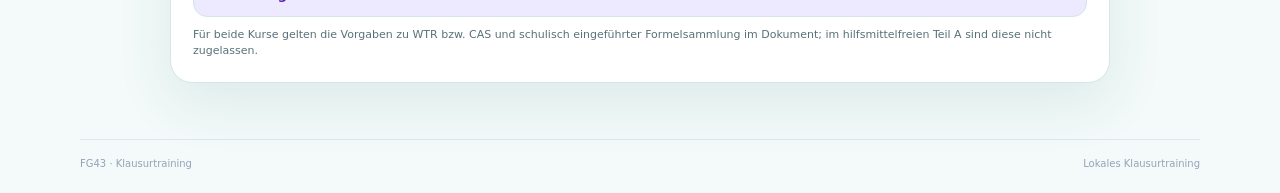
==== commit dfea80fe: "passt glaube erstmal?" ====
--- a/index.html
+++ b/index.html
@@ -113,7 +113,7 @@
               <span class="subject-card-copy">
                 <strong>Stochastik</strong>
                 <span>Wahrscheinlichkeiten, Verteilungen und Hypothesentests</span>
-                <small class="subject-term">12. Klasse · Abiturvorbereitung 2027</small>
+                <small class="subject-term">12. Klasse · 2. Semester</small>
                 <small data-subject-stats="stochastik"></small>
               </span>
               <span class="subject-arrow" aria-hidden="true">→</span>
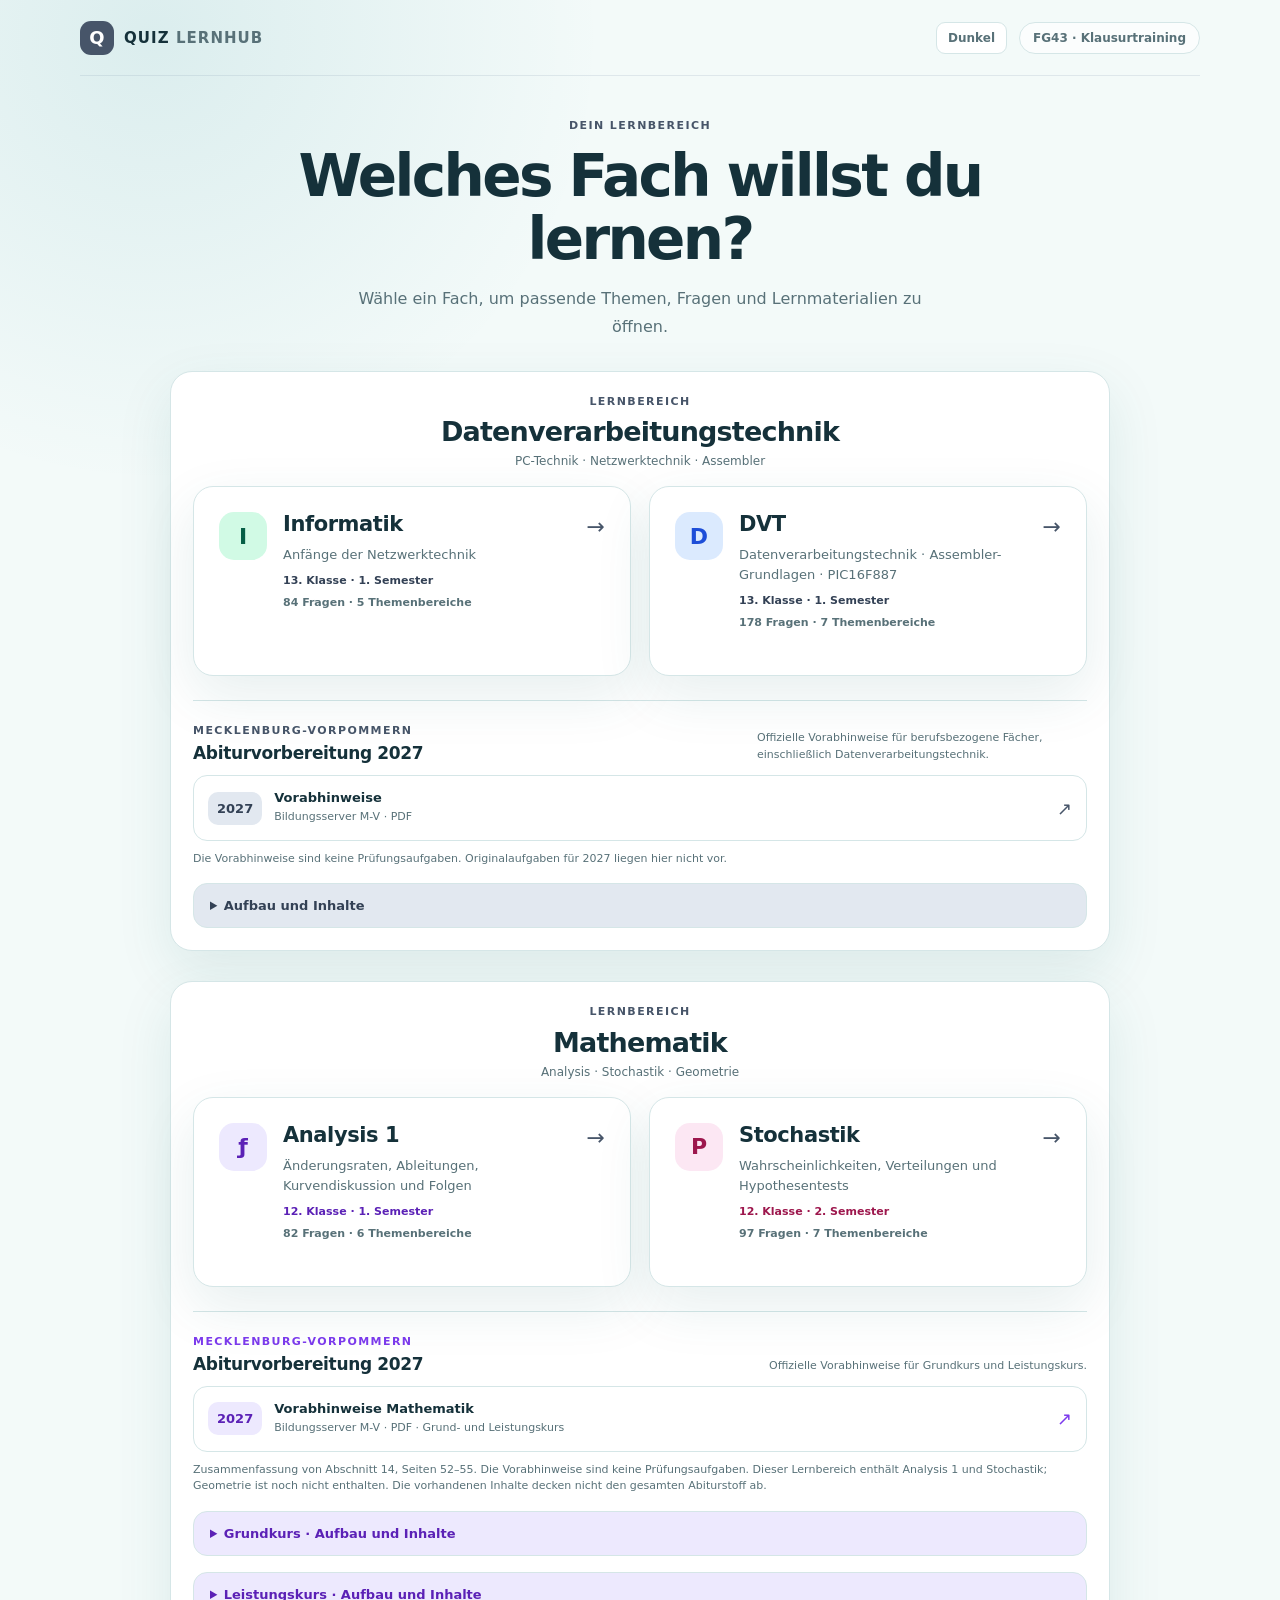
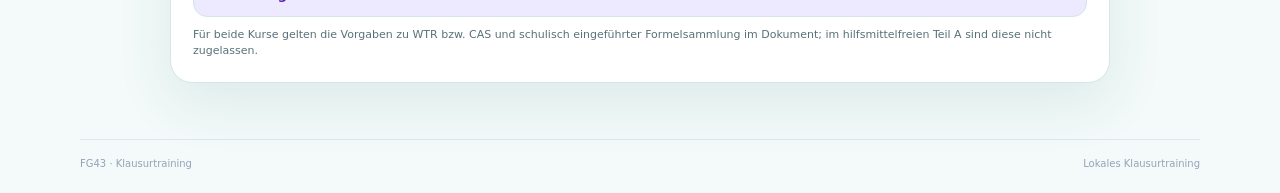
==== commit e00791f9: "fertig fürs erste" ====
--- a/index.html
+++ b/index.html
@@ -6,6 +6,9 @@
   <meta name="theme-color" content="#f4f7fb">
   <title>Quiz-Lernhub | FG43</title>
   <link rel="stylesheet" href="style.css">
+  <link rel="stylesheet" href="vendor/temml/Temml-Local.css">
+  <script src="vendor/temml/temml.min.js" defer></script>
+  <script src="math-render.js" defer></script>
   <script src="Informatik-quiz-app/questions.js" defer></script>
   <script src="DVT-quiz-app/questions.js" defer></script>
   <script src="Mathematik-quiz-app/questions.js" defer></script>
@@ -123,7 +126,7 @@
             <div class="abitur-resources-heading">
               <div>
                 <p class="eyebrow">Mecklenburg-Vorpommern</p>
-                <h3 id="mathAbiturTitle">Mathematik · Abitur 2027</h3>
+                <h3 id="mathAbiturTitle">Abiturvorbereitung 2027</h3>
               </div>
               <p>Offizielle Vorabhinweise für Grundkurs und Leistungskurs.</p>
             </div>
--- a/vendor/temml/Temml-Local.css
+++ b/vendor/temml/Temml-Local.css
@@ -0,0 +1,372 @@
+/*
+Temml.woff2 is a clone of KaTeX_Script-Regular, except that the code points
+have been changed from ASCII to Unicode Mathematical Alphanumeric Symbols Script capitals,
+Unicode range 1D49C to 1D4B5.
+*/
+
+@font-face {
+  font-family: 'Temml';
+  src: url('Temml.woff2') format('woff2');
+  font-weight: normal;
+  font-style: normal;
+}
+
+math {
+  font-family: "Cambria Math", 'STIXTwoMath-Regular', 'NotoSansMath-Regular', math;
+  font-style: normal;
+  font-weight: normal;
+  line-height: normal;
+  font-size-adjust: none;
+  text-indent: 0;
+  text-transform: none;
+  letter-spacing: normal;
+  word-wrap: normal;
+  direction: ltr;
+  /* Prevent Firefox from omitting the dot on i or j. */
+  font-feature-settings: "dtls" off;
+}
+
+math * {
+  border-color: currentColor;
+}
+
+/* display: block is necessary in Firefox and Safari.
+ * Not in Chromium, which recognizes display: "block math" written inline. */
+ math.tml-display {
+  display: block;
+  width: 100%;
+}
+
+*.mathcal {
+  /* NotoSans */
+  font-feature-settings: 'ss01';
+}
+
+math .mathscr {
+  font-family: "Temml";
+}
+
+mo.tml-prime {
+  font-family: Temml;
+}
+
+/* Cramped superscripts in WebKit */
+mfrac > :nth-child(2),
+msqrt,
+mover > :first-child {
+  math-shift: compact
+}
+
+.menclose {
+  display: inline-block;
+  position: relative;
+  padding: 0.5ex 0ex;
+}
+.tml-cancelto {
+  display: inline-block;
+  position: absolute;
+  top: 0;
+  left: 0;
+  padding: 0.5ex 0ex;
+  background-color: currentColor;
+  /* Use the SVG as an alpha mask (painted by background-color) */
+  -webkit-mask-image: url("data:image/svg+xml,<svg xmlns='http://www.w3.org/2000/svg'><defs><marker id='a' markerHeight='5' markerUnits='strokeWidth' markerWidth='7' orient='auto' refX='7' refY='2.5'><path fill='black' d='m0 0 7 2.5L0 5z'/></marker></defs><line x2='100%25' y1='100%25' stroke='black' stroke-width='.06em' marker-end='url(%23a)' vector-effect='non-scaling-stroke'/></svg>");
+          mask-image: url("data:image/svg+xml,<svg xmlns='http://www.w3.org/2000/svg'><defs><marker id='a' markerHeight='5' markerUnits='strokeWidth' markerWidth='7' orient='auto' refX='7' refY='2.5'><path fill='black' d='m0 0 7 2.5L0 5z'/></marker></defs><line x2='100%25' y1='100%25' stroke='black' stroke-width='.06em' marker-end='url(%23a)' vector-effect='non-scaling-stroke'/></svg>");
+  -webkit-mask-repeat: no-repeat;
+          mask-repeat: no-repeat;
+  -webkit-mask-size: 100% 100%;
+          mask-size: 100% 100%;
+  -webkit-mask-position: 0 0;
+          mask-position: 0 0;
+}
+
+@supports (-moz-appearance: none) {
+  /* \vec w/o italic correction for Firefox */
+  .tml-vec {
+    transform: scale(0.75)
+  }
+  /* Fix \cancelto in Firefox */
+  .ff-narrow {
+    width: 0em;
+  }
+  .ff-nudge-left {
+    margin-left: -0.2em;
+  }
+  /* Squash hidden mrows in \bordermatrix. Messes with centering, but necessary to squash. */
+  .ff-squash mtd {
+    display: block;
+    height: 0;
+  }
+}
+
+@supports (not (-moz-appearance: none)) {
+  /* Chromium and WebKit */
+  /* prime vertical alignment */
+  mo.tml-prime {
+    font-family: Temml;
+  }
+  /* Italic correction on superscripts */
+  .tml-sml-pad {
+    padding-left: 0.05em;
+  }
+  .tml-med-pad {
+    padding-left: 0.10em;
+  }
+  .tml-lrg-pad {
+    padding-left: 0.15em;
+  }
+}
+
+@supports (-webkit-backdrop-filter: blur(1px)) {
+  /* WebKit vertical & italic correction on accents */
+  .wbk-acc {
+    /* lower by x-height distance */
+    transform: translate(0em, 0.431em);
+  }
+  .wbk-sml {
+    transform: translate(0.07em, 0);
+  }
+  .wbk-sml-acc {
+    transform: translate(0.07em, 0.431em);
+  }
+  .wbk-sml-vec {
+    transform: scale(0.75) translate(0.07em, 0);
+  }
+  .wbk-med {
+    transform: translate(0.14em, 0);
+  }
+  .wbk-med-acc {
+    transform: translate(0.14em, 0.431em);
+  }
+  .wbk-med-vec {
+    transform: scale(0.75) translate(0.14em, 0);
+  }
+  .wbk-lrg {
+    transform: translate(0.21em, 0);
+  }
+  .wbk-lrg-acc {
+    transform: translate(0.21em, 0.431em);
+  }
+  .wbk-lrg-vec {
+    transform: scale(0.75) translate(0.21em, 0);
+  }
+}
+
+/* \cancel & \phase use background images. Get them to print. */
+menclose {
+  -webkit-print-color-adjust: exact;  /* Chrome & Edge */
+          print-color-adjust: exact;
+}
+
+/* Array cell justification in Firefox & WebKit */
+.tml-right {
+  text-align: right;
+}
+.tml-left {
+  text-align: left;
+}
+
+/* For CD labels that grow to the left in Firefox and WebKit */
+.tml-shift-left { margin-left:-200% }
+
+/* Styles for Chromium only */
+@supports (not (-webkit-backdrop-filter: blur(1px))) and (not (-moz-appearance: none)) {
+  /* Italic correction on accents */
+  .chr-sml {
+    transform: translate(0.07em, 0)
+  }
+  .chr-sml-vec {
+    transform: scale(0.75) translate(0.07em, 0)
+  }
+  .chr-med {
+    transform: translate(0.14em, 0)
+  }
+  .chr-med-vec {
+    transform: scale(0.75) translate(0.14em, 0)
+  }
+  .chr-lrg {
+    transform: translate(0.21em, 0)
+  }
+  .chr-lrg-vec {
+    transform: scale(0.75) translate(0.21em, 0)
+  }
+
+  /* For CD labels that grow to the left */
+  .tml-shift-left { margin-left:-100% }
+
+  /* MathML Core & Chromium do not support the MathML 3.0 element <menclose> attributes. */
+  /* So use styles. */
+  menclose {
+    position: relative;
+    padding: 0.5ex 0ex;
+  }
+  
+    .tml-overline {
+    padding: 0.1em 0 0 0;
+    border-top: 0.065em solid;
+  }
+
+  .tml-underline {
+    padding: 0 0 0.1em 0;
+    border-bottom: 0.065em solid;
+  }
+
+  .tml-cancel {
+    display: inline-block;
+    position: absolute;
+    left: 0.5px;
+    bottom: 0;
+    width: 100%;
+    height: 100%;
+    background-color: currentColor;
+  }
+  .upstrike {
+    clip-path: polygon(0.05em 100%, 0em calc(100% - 0.05em), calc(100% - 0.05em) 0em, 100% 0.05em);
+  }
+  .downstrike {
+    clip-path: polygon(0em 0.05em, 0.05em 0em, 100% calc(100% - 0.05em), calc(100% - 0.05em) 100%);
+  }
+  .sout {
+    clip-path: polygon(0em calc(55% + 0.0333em), 0em calc(55% - 0.0333em), 100% calc(55% - 0.0333em), 100% calc(55% + 0.0333em));
+  }
+  .tml-xcancel {
+    clip-path: polygon(0.05em 0em, 0em 0.05em, calc(50% - 0.05em) 50%, 0em calc(100% - 0.05em), 0.05em 100%, 50% calc(50% + 0.05em), calc(100% - 0.05em) 100%, 100% calc(100% - 0.05em), calc(50% + 0.05em) 50%, 100% 0.05em, calc(100% - 0.05em) 0%, 50% calc(50% - 0.05em));
+  }
+
+  .longdiv-top {
+    border-top: 0.067em solid;
+    padding: 0.1em 0.2em 0.2em 0.433em;
+  }
+  .longdiv-arc {
+    position: absolute;
+    top: 0;
+    bottom: 0.1em;
+    left: -0.4em;
+    width: 0.7em;
+    border: 0.067em solid;
+    transform: translateY(-0.067em);
+    border-radius: 70%;
+    clip-path: inset(0 0 0 0.4em);
+    box-sizing: border-box;}
+    .menclose {display: inline-block;
+    text-align: left;
+    position: relative;
+  }
+  
+  .phasor-bottom {
+    border-bottom: 0.067em solid;
+    padding: 0.2em 0.2em 0.1em 0.6em;
+  }
+  .phasor-angle {
+    display: inline-block;
+    position: absolute;
+    left: 0.5px;
+    bottom: -0.04em;
+    height: 100%;
+    aspect-ratio: 0.5;
+    background-color: currentColor;
+    clip-path: polygon(0.05em 100%, 0em calc(100% - 0.05em), calc(100% - 0.05em) 0em, 100% 0.05em);
+  }
+
+  .tml-fbox {
+    padding: 3pt;
+    border: 1px solid;
+  }
+
+  .circle-pad {
+    padding: 0.267em;
+  }
+  .textcircle {
+    position: absolute;
+    top: 0;
+    bottom: 0;
+    right: 0;
+    left: 0;
+    border: 0.067em solid;
+    border-radius: 50%;
+   }
+
+   .actuarial {
+    padding: 0.03889em 0.03889em 0 0.03889em;
+    border-width: 0.08em 0.08em 0em 0em;
+    border-style: solid;
+    margin-right: 0.03889em;
+   }
+
+   /* Stretch \widetilde */
+  .tml-tilde-2 {
+    transform: scale(2.0, 1.1)
+  }
+  .tml-tilde-3 {
+    transform: scale(3.0, 1.1)
+  }
+  .tml-tilde-4 {
+    transform: scale(4.0, 1.1)
+  }
+  /* Stretch \widehat */
+  .tml-hat-1 {
+    transform: scale(1.9, 1.0)
+  }
+  .tml-hat-2 {
+    transform: scale(3.9, 1.0)
+  }
+  .tml-hat-3 {
+    transform: scale(5.8, 1.0)
+  }
+  .tml-hat-4 {
+    transform: scale(7.8, 1.0)
+  }
+  
+  /* set array cell justification */
+  .tml-right {
+    text-align: -webkit-right;
+  }
+  .tml-left {
+    text-align: -webkit-left;
+  }
+}
+
+.special-fraction {
+  font-family: 'STIX TWO', 'Times New Roman', Times, Tinos, serif;
+}
+
+/* flex-wrap for line-breaking in Chromium */
+math {
+  display: inline-flex;
+  flex-wrap: wrap;
+  align-items: baseline;
+}
+math > mrow {
+  padding: 0.5ex 0ex;
+}
+
+/* Default mtd top padding is 0.5ex per MathML-Core and user-agent CSS */
+/* We adjust for jot and small */
+mtable.tml-jot > mtr > mtd {
+  padding-top: 0.7ex;
+  padding-bottom: 0.7ex;
+}
+mtable.tml-small mtd {
+  padding-top: 0.35ex;
+  padding-bottom: 0.35ex;
+}
+
+/* Firefox */
+@-moz-document url-prefix() {
+  /* Avoid flex-wrap */
+  math { display: inline; }
+  math > mrow { padding: 0 }
+  /* Adjust Firefox spacing between array rows */
+  mtd, mtable.tml-small mtd { padding-top: 0; padding-bottom: 0; }
+  mtable.tml-jot > mtr > mtd { padding-top: 0.2ex; padding-bottom: 0.2ex; }
+}
+
+/* AMS environment auto-numbering via CSS counter. */
+.tml-eqn::before {
+  counter-increment: tmlEqnNo;
+  content: "(" counter(tmlEqnNo) ")";
+}
+
+body {
+  counter-reset: tmlEqnNo;
+}
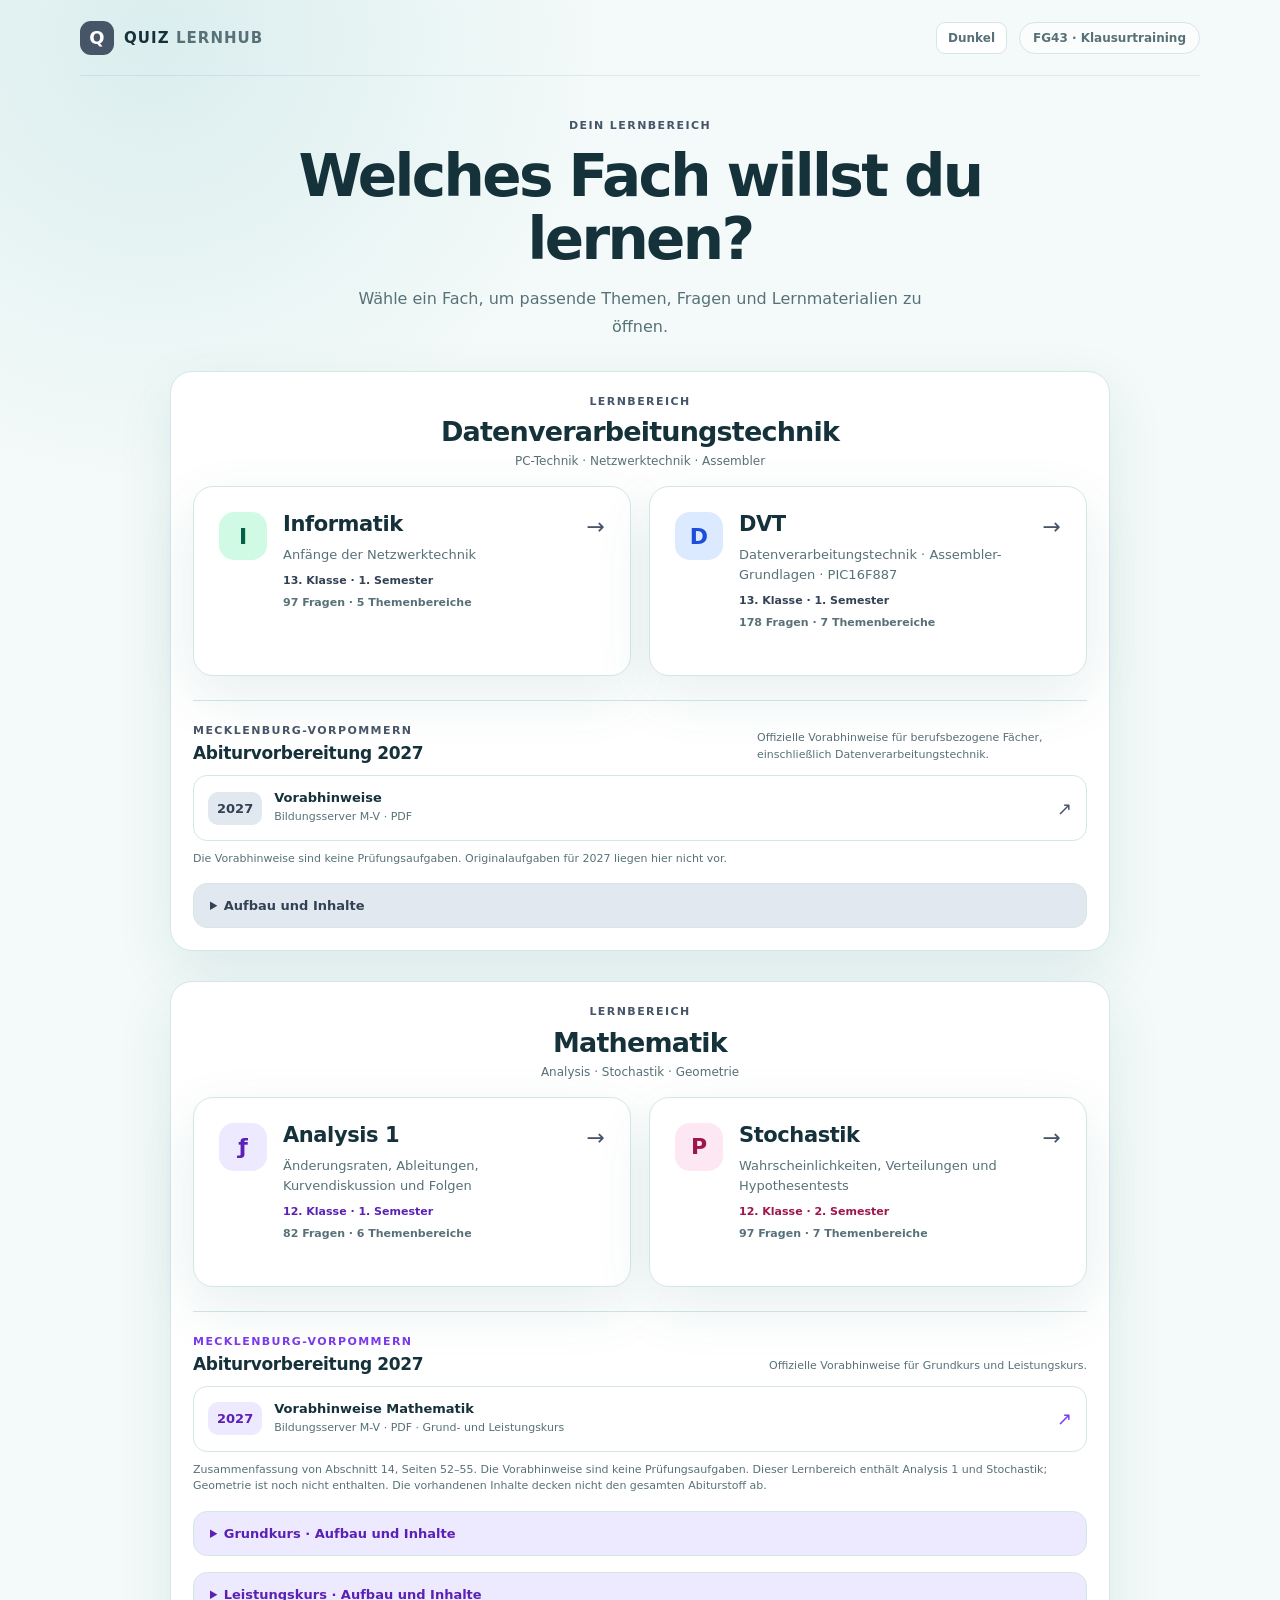
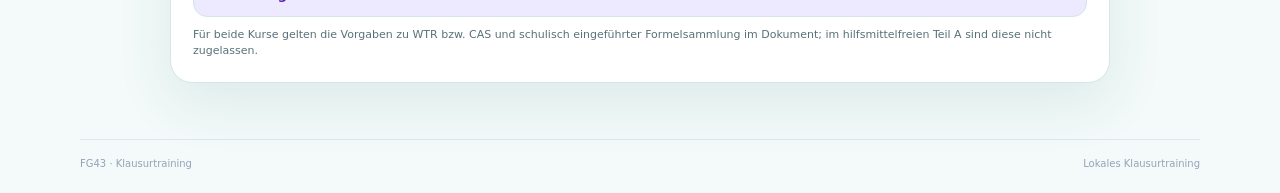
==== commit b0a1b11b: "Netzwerkaufbaue" ====
--- a/index.html
+++ b/index.html
@@ -9,6 +9,7 @@
   <link rel="stylesheet" href="vendor/temml/Temml-Local.css">
   <script src="vendor/temml/temml.min.js" defer></script>
   <script src="math-render.js" defer></script>
+  <script src="Informatik-quiz-app/network-trainer.js" defer></script>
   <script src="Informatik-quiz-app/questions.js" defer></script>
   <script src="DVT-quiz-app/questions.js" defer></script>
   <script src="Mathematik-quiz-app/questions.js" defer></script>
@@ -201,7 +202,6 @@
             <option value="exam">Klausurmodus · Feedback am Ende</option>
             <option value="learning">Lernmodus · Sofort-Feedback</option>
             <option value="flashcards">Karteikarten · Lösung aufdecken</option>
-            <option value="adaptive">Adaptiver Lernmodus · Schwächen zuerst</option>
             <option value="strict">Strenge Prüfungssimulation · 90 min</option>
           </select>
 
@@ -250,6 +250,7 @@
               <span id="questionPoints" class="points-label"></span>
             </div>
             <h2 id="questionPrompt" class="question-prompt"></h2>
+            <div id="questionNetwork" class="question-network" hidden></div>
             <pre id="questionCode" class="code-block" hidden><code></code></pre>
             <div id="questionTools" class="question-tools">
               <button id="tipButton" class="button button-tip" type="button" aria-expanded="false">Tipp anzeigen</button>
@@ -312,8 +313,6 @@
           </article>
         </div>
 
-        <p id="progressStorageWarning" class="storage-warning" hidden role="status"></p>
-
         <section class="category-results" aria-labelledby="categoryResultsTitle">
           <h2 id="categoryResultsTitle">Trefferquote nach Kategorie</h2>
           <div id="categoryResults" class="category-results-list"></div>
--- a/style.css
+++ b/style.css
@@ -19,6 +19,30 @@
 }
 
 * { box-sizing: border-box; }
+.network-topology { display: flex; align-items: center; justify-content: flex-start; margin: 16px 0; padding: 18px 10px; overflow-x: auto; border: 1px solid var(--line); border-radius: 10px; background: var(--blue-soft); }
+.network-device { flex: 0 0 95px; display: grid; justify-items: center; gap: 5px; min-height: 80px; padding: 9px 5px; border: 2px solid var(--line); border-radius: 10px; background: var(--surface); color: var(--ink); cursor: pointer; }
+.network-device strong { font-size: 11px; }
+.network-device.is-active { border-color: var(--blue); box-shadow: 0 0 0 3px var(--blue-soft); }
+.network-device[aria-pressed="true"] { outline: 2px solid var(--blue-dark); outline-offset: 2px; }
+.network-icon { color: var(--blue-dark); font-size: 28px; line-height: 1; }
+.network-address { font-size: 10px; line-height: 1.4; overflow-wrap: anywhere; }
+.network-connector { flex: 0 0 20px; height: 2px; background: var(--blue-dark); opacity: .6; }
+.network-connector.is-active { height: 4px; opacity: 1; }
+.network-device-info { padding: 12px; border: 1px solid var(--line); border-radius: 10px; }
+.network-device-info p { margin: 5px 0 0; overflow-wrap: anywhere; }
+.network-graph { position: relative; flex: 0 0 auto; height: 290px; }
+.network-graph-links { position: absolute; inset: 0; width: 100%; height: 100%; pointer-events: none; }
+.network-graph-links line { stroke: var(--blue-dark); stroke-width: 2; opacity: .6; }
+.network-graph-links line.is-active { stroke-width: 4; opacity: 1; }
+.network-graph .network-device { position: absolute; width: 110px; height: 100px; }
+.question-network { min-width: 0; max-width: 100%; margin-bottom: 20px; font-size: 13px; }
+.question-network > p { margin: 6px 0; }
+@media (max-width: 600px) {
+  .network-topology:not(.network-topology--graph) { flex-direction: column; padding: 12px; }
+  .network-topology:not(.network-topology--graph) .network-device { flex: 0 0 auto; width: min(100%, 220px); min-height: 60px; }
+  .network-connector { flex: 0 0 16px; width: 2px; height: 16px; }
+  .network-connector.is-active { width: 4px; height: 16px; }
+}
 
 body {
   margin: 0;
@@ -153,7 +177,7 @@
 .legend-dot { width: 8px; height: 8px; margin-left: 5px; border: 1px solid #cbd5e1; border-radius: 50%; }
 .legend-dot.done { border-color: #70c4a0; background: var(--green-soft); }
 .legend-dot.current { border-color: var(--blue); background: var(--blue); }
-.question-panel { min-height: 450px; padding: clamp(20px, 4vw, 36px); display: flex; flex-direction: column; }
+.question-panel { min-width: 0; min-height: 450px; padding: clamp(20px, 4vw, 36px); display: flex; flex-direction: column; }
 .question-meta { display: flex; align-items: center; flex-wrap: wrap; gap: 9px; margin-bottom: 21px; }
 .topic-pill { padding: 6px 9px; border-radius: 999px; background: var(--blue-soft); color: var(--blue-dark); font-size: 10px; font-weight: 800; }
 .type-label, .points-label { color: var(--muted); font-size: 11px; font-weight: 650; }
@@ -255,7 +279,6 @@
 .flashcard-answer { display: grid; gap: 8px; padding: 14px; border: 1px solid #b7c8fa; border-radius: 11px; background: var(--blue-soft); color: var(--ink); }
 .flashcard-answer strong { color: var(--blue-dark); font-size: 12px; }
 .flashcard-answer p { margin: 0; color: var(--muted); font-size: 12px; line-height: 1.65; }
-.storage-warning { margin: 0 0 16px; padding: 12px 14px; border: 1px solid #f0bfc0; border-radius: 10px; background: var(--red-soft); color: #8e3037; font-size: 12px; line-height: 1.6; }
 .difficulty-pill { padding: 5px 8px; border-radius: 999px; background: #f1f5f9; color: #475569; font-size: 10px; font-weight: 800; }
 .difficulty-pill[data-level="leicht"] { background: #e8f7ef; color: #147247; }
 .difficulty-pill[data-level="schwer"], .difficulty-pill[data-level="knobel"] { background: #fff1e8; color: #a44d16; }
@@ -323,7 +346,6 @@
 :root[data-theme="dark"] .flashcard-rating { background: var(--surface); }
 :root[data-theme="dark"] .flashcard-rating-actions [aria-pressed="true"] { background: var(--blue-soft); color: var(--blue-dark); }
 :root[data-theme="dark"] .flashcard-answer { border-color: #344a76; }
-:root[data-theme="dark"] .storage-warning { background: #40252d; color: #ffb6ba; }
 :root[data-theme="dark"] .instant-feedback.is-correct { background: #18382e; color: #a9e5c7; }
 :root[data-theme="dark"] .instant-feedback.is-wrong { background: #40252d; color: #ffb6ba; }
 :root[data-theme="dark"] .score-primary { background: linear-gradient(135deg, var(--blue-soft), var(--surface)); }
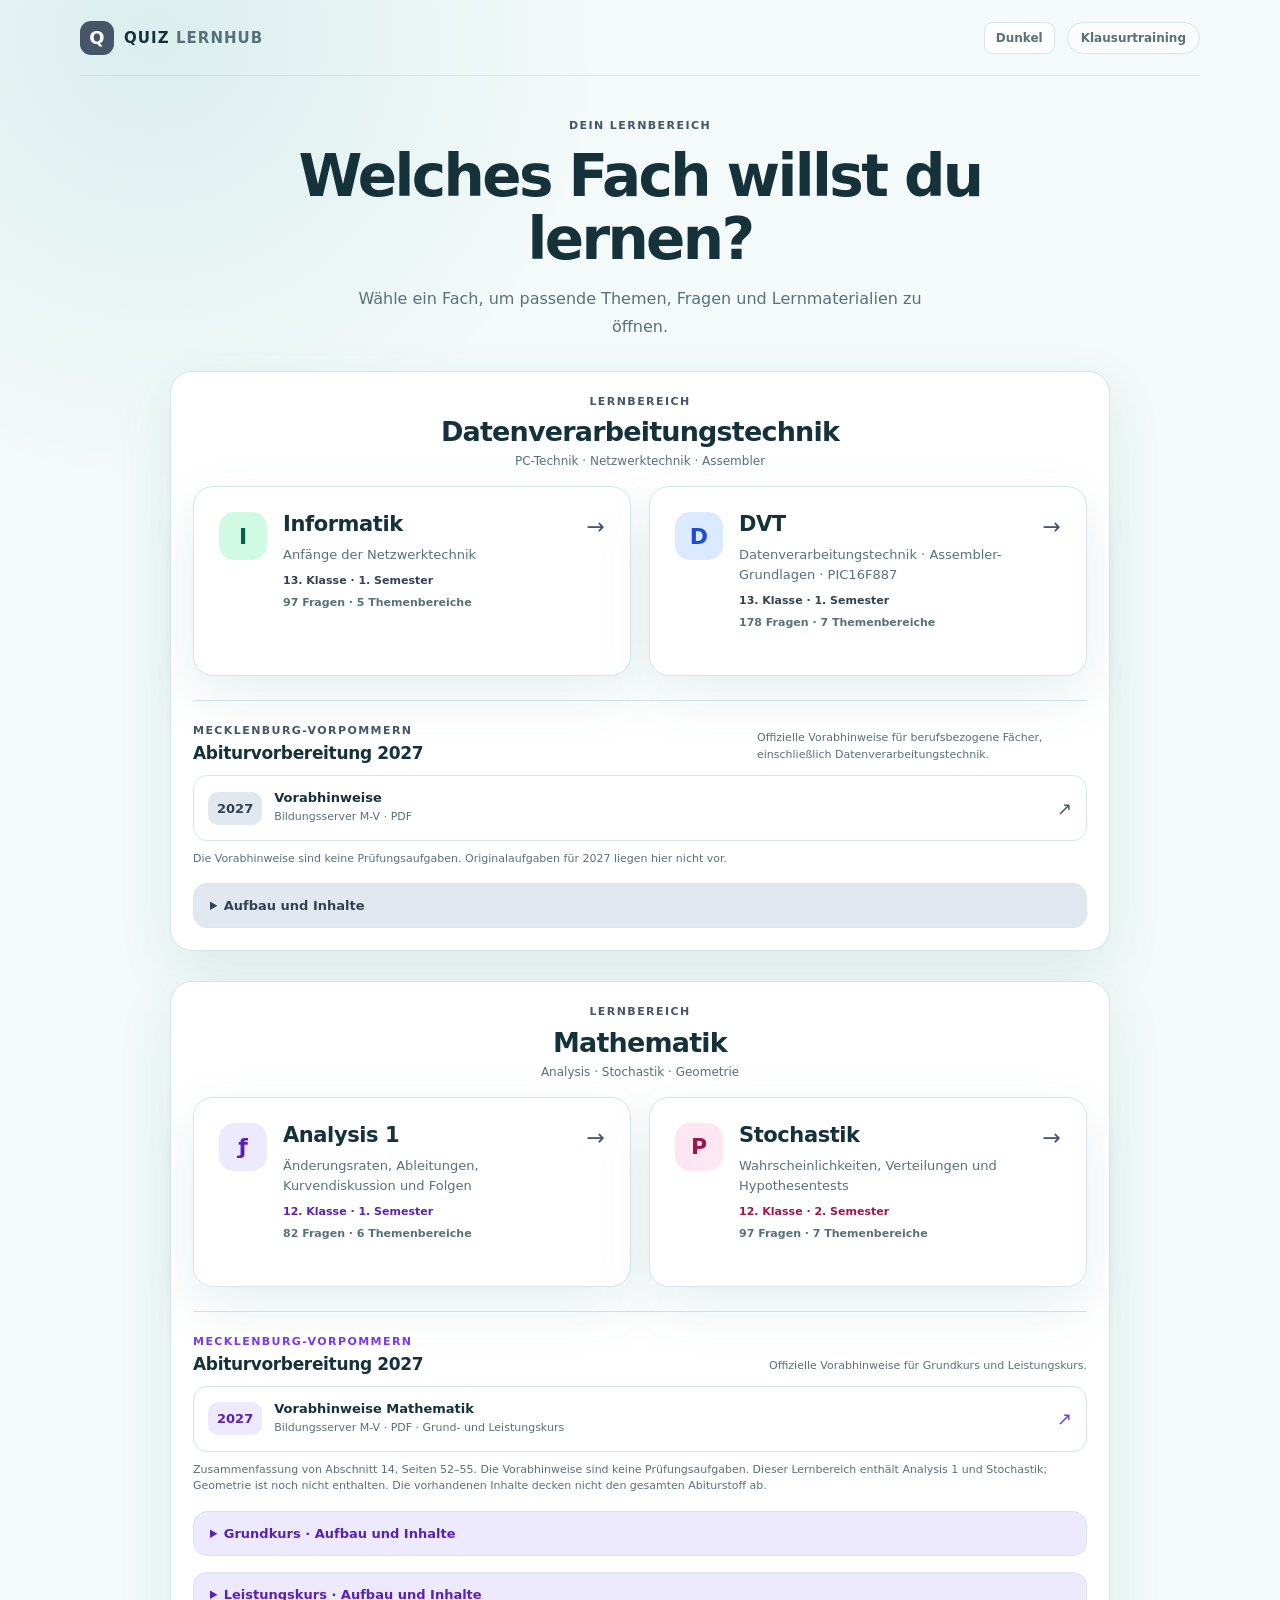
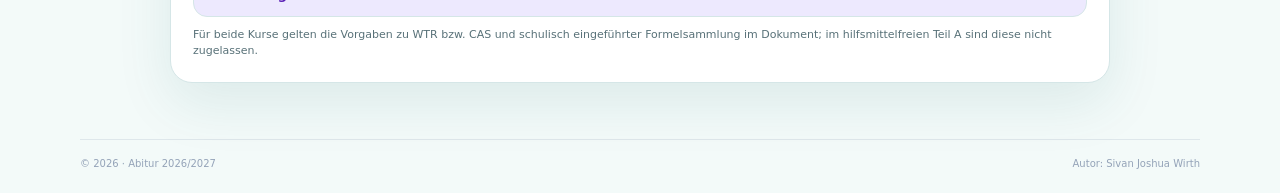
==== commit efcb4f51: "credits hehe" ====
--- a/index.html
+++ b/index.html
@@ -4,17 +4,17 @@
   <meta charset="utf-8">
   <meta name="viewport" content="width=device-width, initial-scale=1">
   <meta name="theme-color" content="#f4f7fb">
-  <title>Quiz-Lernhub | FG43</title>
-  <link rel="stylesheet" href="style.css">
+  <title>Quiz-Lernhub</title>
+  <link rel="stylesheet" href="shared/style.css">
   <link rel="stylesheet" href="vendor/temml/Temml-Local.css">
   <script src="vendor/temml/temml.min.js" defer></script>
-  <script src="math-render.js" defer></script>
-  <script src="Informatik-quiz-app/network-trainer.js" defer></script>
-  <script src="Informatik-quiz-app/questions.js" defer></script>
-  <script src="DVT-quiz-app/questions.js" defer></script>
-  <script src="Mathematik-quiz-app/questions.js" defer></script>
-  <script src="Stochastik-quiz-app/questions.js" defer></script>
-  <script src="app.js" defer></script>
+  <script src="shared/math-render.js" defer></script>
+  <script src="Informatik-13-1/network-trainer.js" defer></script>
+  <script src="Informatik-13-1/questions.js" defer></script>
+  <script src="DVT-13-1/questions.js" defer></script>
+  <script src="Mathematik-12-1/questions.js" defer></script>
+  <script src="Mathematik-12-2/questions.js" defer></script>
+  <script src="shared/app.js" defer></script>
 </head>
 <body>
   <div class="page-shell">
@@ -27,7 +27,7 @@
         <a id="learnGuideLink" class="header-link" href="#" hidden>Lernseite</a>
         <button id="themeToggle" class="theme-toggle" type="button" aria-label="Darstellung wechseln">Dunkel</button>
         <button id="backToHubButton" class="button button-secondary hub-return" type="button" hidden>Zurück zur Fachauswahl</button>
-        <span class="course-tag">FG43 · Klausurtraining</span>
+        <span class="course-tag">Klausurtraining</span>
       </div>
     </header>
 
@@ -348,10 +348,10 @@
     </dialog>
 
     <footer class="site-footer">
-      <span>FG43 · Klausurtraining</span>
-      <span>Lokales Klausurtraining</span>
+      <span>© 2026 · Abitur 2026/2027</span>
+      <span>Autor: Sivan Joshua Wirth</span>
     </footer>
   </div>
-  <script src="theme.js" defer></script>
+  <script src="shared/theme.js" defer></script>
 </body>
 </html>
--- a/shared/style.css
+++ b/shared/style.css
@@ -0,0 +1,507 @@
+:root {
+  color-scheme: light;
+  --ink: #15313a;
+  --muted: #587178;
+  --line: #d5e6e7;
+  --surface: #ffffff;
+  --canvas: #f3faf9;
+  --blue: #475569;
+  --blue-dark: #334155;
+  --blue-soft: #e2e8f0;
+  --accent: #64748b;
+  --green: #16805e;
+  --green-soft: #e5f5ed;
+  --red: #c33d50;
+  --red-soft: #fff0f2;
+  --amber: #b26a18;
+  --shadow: 0 20px 55px rgba(18, 94, 101, 0.10);
+  font-family: Inter, ui-sans-serif, system-ui, -apple-system, BlinkMacSystemFont, "Segoe UI", sans-serif;
+}
+
+* { box-sizing: border-box; }
+.network-topology { display: flex; align-items: center; justify-content: flex-start; margin: 16px 0; padding: 18px 10px; overflow-x: auto; border: 1px solid var(--line); border-radius: 10px; background: var(--blue-soft); }
+.network-device { flex: 0 0 95px; display: grid; justify-items: center; gap: 5px; min-height: 80px; padding: 9px 5px; border: 2px solid var(--line); border-radius: 10px; background: var(--surface); color: var(--ink); cursor: pointer; }
+.network-device strong { font-size: 11px; }
+.network-device.is-active { border-color: var(--blue); box-shadow: 0 0 0 3px var(--blue-soft); }
+.network-device[aria-pressed="true"] { outline: 2px solid var(--blue-dark); outline-offset: 2px; }
+.network-icon { color: var(--blue-dark); font-size: 28px; line-height: 1; }
+.network-address { font-size: 10px; line-height: 1.4; overflow-wrap: anywhere; }
+.network-connector { flex: 0 0 20px; height: 2px; background: var(--blue-dark); opacity: .6; }
+.network-connector.is-active { height: 4px; opacity: 1; }
+.network-device-info { padding: 12px; border: 1px solid var(--line); border-radius: 10px; }
+.network-device-info p { margin: 5px 0 0; overflow-wrap: anywhere; }
+.network-graph { position: relative; flex: 0 0 auto; height: 290px; }
+.network-graph-links { position: absolute; inset: 0; width: 100%; height: 100%; pointer-events: none; }
+.network-graph-links line { stroke: var(--blue-dark); stroke-width: 2; opacity: .6; }
+.network-graph-links line.is-active { stroke-width: 4; opacity: 1; }
+.network-graph .network-device { position: absolute; width: 110px; height: 100px; }
+.question-network { min-width: 0; max-width: 100%; margin-bottom: 20px; font-size: 13px; }
+.question-network > p { margin: 6px 0; }
+@media (max-width: 600px) {
+  .network-topology:not(.network-topology--graph) { flex-direction: column; padding: 12px; }
+  .network-topology:not(.network-topology--graph) .network-device { flex: 0 0 auto; width: min(100%, 220px); min-height: 60px; }
+  .network-connector { flex: 0 0 16px; width: 2px; height: 16px; }
+  .network-connector.is-active { width: 4px; height: 16px; }
+}
+
+body {
+  margin: 0;
+  min-width: 0;
+  background:
+    radial-gradient(circle at 12% 2%, rgba(8, 127, 140, 0.10), transparent 28rem),
+    var(--canvas);
+  color: var(--ink);
+}
+
+button, select { font: inherit; }
+button { cursor: pointer; }
+[hidden] { display: none !important; }
+
+body.theme-informatik {
+  --blue: #047857;
+  --blue-dark: #065f46;
+  --blue-soft: #d1fae5;
+  --accent: #10b981;
+}
+
+body.theme-dvt {
+  --blue: #2563eb;
+  --blue-dark: #1d4ed8;
+  --blue-soft: #dbeafe;
+  --accent: #06b6d4;
+}
+body.theme-mathe {
+  --blue: #7c3aed;
+  --blue-dark: #5b21b6;
+  --blue-soft: #ede9fe;
+  --accent: #7c3aed;
+}
+body.theme-stochastik {
+  --blue: #be185d;
+  --blue-dark: #9d174d;
+  --blue-soft: #fce7f3;
+  --accent: #be185d;
+}
+
+:root[data-theme="dark"] {
+  --blue: #cbd5e1;
+  --blue-dark: #e2e8f0;
+  --blue-soft: #273449;
+  --accent: #94a3b8;
+}
+
+:root[data-theme="dark"] body.theme-informatik {
+  --blue: #047857;
+  --blue-dark: #a7f3d0;
+  --blue-soft: #123d32;
+  --accent: #34d399;
+}
+
+:root[data-theme="dark"] body.theme-dvt {
+  --blue: #2563eb;
+  --blue-dark: #bfdbfe;
+  --blue-soft: #1e3a5f;
+  --accent: #22d3ee;
+}
+:root[data-theme="dark"] body.theme-mathe {
+  --blue: #a78bfa;
+  --blue-dark: #ddd6fe;
+  --blue-soft: #35265b;
+  --accent: #c4b5fd;
+}
+:root[data-theme="dark"] body.theme-stochastik {
+  --blue: #f9a8d4;
+  --blue-dark: #fbcfe8;
+  --blue-soft: #51233d;
+  --accent: #f9a8d4;
+}
+:root[data-theme="dark"] body.theme-mathe :is(.brand-mark, .button-primary, .button-submit) { color: #1e123a; }
+:root[data-theme="dark"] body.theme-stochastik :is(.brand-mark, .button-primary, .button-submit) { color: #3b1028; }
+
+.page-shell { width: min(1120px, calc(100% - 40px)); margin: 0 auto; }
+.topbar { height: 76px; display: flex; align-items: center; justify-content: space-between; border-bottom: 1px solid rgba(148, 163, 184, 0.22); }
+.brand { display: inline-flex; gap: 10px; align-items: center; color: var(--ink); text-decoration: none; font-weight: 850; letter-spacing: 0.07em; font-size: 15px; }
+.brand-mark { display: grid; width: 34px; height: 34px; place-items: center; border-radius: 11px; background: var(--blue); color: white; font-weight: 800; font-size: 18px; letter-spacing: 0; }
+.brand-light { color: var(--muted); font-weight: 650; }
+.course-tag { border: 1px solid var(--line); background: rgba(255,255,255,.72); border-radius: 999px; padding: 8px 13px; color: var(--muted); font-size: 12px; font-weight: 700; }
+
+.view { padding: 42px 0 56px; }
+.start-view { display: grid; grid-template-columns: minmax(0, 620px); justify-content: center; gap: 20px; align-items: start; min-height: calc(100vh - 145px); }
+.eyebrow { margin: 0 0 12px; color: var(--blue); font-size: 11px; line-height: 1.4; font-weight: 800; letter-spacing: .13em; text-transform: uppercase; }
+h1, h2, p { margin-top: 0; }
+.quiz-header h1, .result-heading h1 { margin-bottom: 18px; font-size: clamp(36px, 5vw, 58px); line-height: 1.06; letter-spacing: -.045em; }
+.intro { max-width: 570px; color: var(--muted); font-size: 16px; line-height: 1.75; }
+.setup-card { min-width: 0; padding: 28px; border: 1px solid rgba(226, 232, 240, .9); border-radius: 22px; background: var(--surface); box-shadow: var(--shadow); }
+.card-heading { display: flex; align-items: flex-start; justify-content: space-between; gap: 16px; margin-bottom: 24px; }
+.card-heading .eyebrow { margin-bottom: 7px; }
+.card-heading h2 { margin: 0; font-size: 22px; letter-spacing: -.025em; }
+.duration-badge { border-radius: 999px; background: var(--blue-soft); color: var(--blue-dark); padding: 8px 12px; font-size: 12px; font-weight: 800; white-space: nowrap; }
+.field-label { display: block; margin: 18px 0 8px; color: #334155; font-size: 13px; font-weight: 750; }
+.select-control { width: 100%; min-width: 0; min-height: 48px; padding: 0 13px; border: 1px solid #d7dfeb; border-radius: 11px; background: #fff; color: var(--ink); outline: none; }
+.select-control:focus, a:focus-visible, summary:focus-visible, button:focus-visible, select:focus-visible, input:focus-visible { outline: 3px solid var(--accent); outline-offset: 2px; }
+.setup-note { display: flex; gap: 10px; margin: 22px 0; padding: 13px; border-radius: 12px; background: #f6f8fc; }
+.setup-note p { margin: 0; color: var(--muted); font-size: 12px; line-height: 1.6; }
+.note-icon { flex: 0 0 18px; display: grid; width: 18px; height: 18px; place-items: center; border-radius: 50%; background: #dce6ff; color: var(--blue-dark); font-size: 12px; font-weight: 900; }
+.button { display: inline-flex; align-items: center; justify-content: center; gap: 10px; min-height: 44px; padding: 0 17px; border: 1px solid transparent; border-radius: 11px; font-size: 13px; font-weight: 760; transition: background .15s, border-color .15s, transform .15s; }
+.button:hover { transform: translateY(-1px); }
+.button-primary { background: var(--blue); color: white; }
+.button-primary:hover { filter: brightness(.9); }
+.button-wide { width: 100%; min-height: 50px; }
+.button-secondary { border-color: var(--line); background: white; color: #334155; }
+.button-secondary:hover { background: var(--blue-soft); border-color: var(--blue); }
+.button-submit { background: var(--blue); color: white; }
+.button-submit:hover { filter: brightness(.9); }
+.topic-strip { grid-column: 1 / -1; display: flex; flex-wrap: wrap; gap: 9px; margin-top: 0; }
+.topic-strip span { padding: 8px 11px; border: 1px solid var(--line); border-radius: 999px; background: rgba(255,255,255,.72); color: #64748b; font-size: 11px; font-weight: 650; }
+
+.quiz-header { display: flex; align-items: flex-end; justify-content: space-between; gap: 20px; }
+.quiz-header h1 { margin: 0; font-size: clamp(30px, 4vw, 42px); }
+.heading-muted { color: #94a3b8; font-size: .68em; font-weight: 600; }
+.timer-card { min-width: 136px; padding: 10px 15px; border: 1px solid var(--line); border-radius: 13px; background: white; text-align: center; box-shadow: 0 5px 15px rgba(32,54,91,.04); }
+.timer-label { display: block; color: var(--muted); font-size: 10px; font-weight: 750; text-transform: uppercase; letter-spacing: .09em; }
+.timer-card strong { display: block; margin-top: 3px; font-size: 25px; font-variant-numeric: tabular-nums; letter-spacing: .04em; }
+.timer-card.is-low { border-color: #f2b6b8; background: var(--red-soft); color: var(--red); }
+.progress-track { height: 6px; margin: 24px 0; overflow: hidden; border-radius: 99px; background: #e6ebf3; }
+.progress-bar { height: 100%; width: 0; border-radius: inherit; background: linear-gradient(90deg, var(--blue), var(--accent)); transition: width .25s ease; }
+.quiz-layout { display: grid; grid-template-columns: 220px minmax(0, 1fr); gap: 18px; align-items: stretch; }
+.question-sidebar, .question-panel { border: 1px solid var(--line); border-radius: 18px; background: var(--surface); box-shadow: 0 10px 30px rgba(32,54,91,.04); }
+.question-sidebar { padding: 18px; }
+.sidebar-title { display: flex; justify-content: space-between; align-items: baseline; gap: 10px; margin-bottom: 15px; }
+.sidebar-title h2 { margin: 0; font-size: 14px; }
+.sidebar-title span { color: var(--muted); font-size: 10px; }
+.question-grid { display: grid; grid-template-columns: repeat(5, 1fr); gap: 7px; }
+.question-nav-button { width: 100%; aspect-ratio: 1; border: 1px solid var(--line); border-radius: 8px; background: white; color: #64748b; font-size: 11px; font-weight: 700; }
+.question-nav-button.is-answered { border-color: #b7e4d1; background: var(--green-soft); color: var(--green); }
+.question-nav-button.is-current { outline: 2px solid var(--blue); outline-offset: 1px; color: var(--blue-dark); }
+.legend { display: flex; align-items: center; gap: 6px; margin-top: 17px; color: var(--muted); font-size: 10px; }
+.legend-dot { width: 8px; height: 8px; margin-left: 5px; border: 1px solid #cbd5e1; border-radius: 50%; }
+.legend-dot.done { border-color: #70c4a0; background: var(--green-soft); }
+.legend-dot.current { border-color: var(--blue); background: var(--blue); }
+.question-panel { min-width: 0; min-height: 450px; padding: clamp(20px, 4vw, 36px); display: flex; flex-direction: column; }
+.question-meta { display: flex; align-items: center; flex-wrap: wrap; gap: 9px; margin-bottom: 21px; }
+.topic-pill { padding: 6px 9px; border-radius: 999px; background: var(--blue-soft); color: var(--blue-dark); font-size: 10px; font-weight: 800; }
+.type-label, .points-label { color: var(--muted); font-size: 11px; font-weight: 650; }
+.points-label { margin-left: auto; }
+.question-prompt { margin: 0 0 18px; font-size: clamp(18px, 2.5vw, 24px); line-height: 1.45; letter-spacing: -.02em; }
+.code-block { margin: 0 0 19px; padding: 16px 18px; overflow-x: auto; border: 1px solid #253651; border-radius: 12px; background: #152238; color: #e3ecff; font: 13px/1.7 "Cascadia Code", "SFMono-Regular", Consolas, monospace; tab-size: 4; }
+.question-content { display: grid; gap: 10px; margin: 0 0 25px; }
+.answer-option { display: flex; align-items: flex-start; gap: 11px; padding: 13px 14px; border: 1px solid var(--line); border-radius: 11px; background: #fff; cursor: pointer; transition: border-color .12s, background .12s; }
+.answer-option:hover { border-color: var(--accent); background: var(--blue-soft); }
+.answer-option:has(input:checked) { border-color: var(--blue); background: var(--blue-soft); }
+.answer-option input { margin: 3px 0 0; accent-color: var(--blue); }
+.option-letter { display: inline-grid; flex: 0 0 22px; width: 22px; height: 22px; place-items: center; border-radius: 7px; background: #f1f5f9; color: #475569; font-size: 10px; font-weight: 800; }
+.option-text { color: #334155; font-size: 13px; line-height: 1.55; }
+.cloze-line { color: #334155; font-size: 14px; line-height: 2.6; }
+.cloze-select { max-width: 100%; margin: 0 4px; padding: 8px 28px 8px 10px; border: 1px solid #cbd5e1; border-radius: 8px; background: #fff; color: var(--ink); }
+.question-navigation { display: flex; justify-content: space-between; gap: 10px; margin-top: auto; padding-top: 14px; border-top: 1px solid #f0f3f8; }
+.keyboard-hint { margin: 0 0 9px; color: var(--muted); font-size: 10px; text-align: right; }
+.quiz-footer { display: flex; justify-content: space-between; align-items: center; gap: 16px; margin-top: 17px; color: var(--muted); font-size: 12px; }
+
+.result-heading { margin: 12px 0 24px; }
+.result-heading h1 { margin-bottom: 10px; font-size: clamp(34px, 5vw, 48px); }
+.result-heading .intro { margin-bottom: 0; }
+.result-summary { display: grid; grid-template-columns: repeat(3, 1fr); gap: 14px; }
+.score-card { min-height: 145px; display: flex; flex-direction: column; align-items: flex-start; justify-content: center; padding: 22px; border: 1px solid var(--line); border-radius: 17px; background: white; box-shadow: 0 8px 24px rgba(32,54,91,.04); }
+.score-card span { color: var(--muted); font-size: 11px; font-weight: 750; text-transform: uppercase; letter-spacing: .08em; }
+.score-card strong { margin: 8px 0 2px; font-size: 34px; letter-spacing: -.04em; font-variant-numeric: tabular-nums; }
+.score-card small { color: var(--muted); font-size: 12px; }
+.score-primary { border-color: color-mix(in srgb, var(--blue) 25%, var(--line)); background: linear-gradient(135deg, var(--blue-soft), var(--surface)); }
+.score-primary strong { color: var(--blue-dark); }
+.result-actions { display: flex; gap: 10px; margin: 22px 0 30px; }
+.review-section h2 { font-size: 20px; }
+.review-list { display: grid; gap: 12px; }
+.review-card { padding: 17px; border: 1px solid var(--line); border-left: 4px solid #cbd5e1; border-radius: 12px; background: white; }
+.review-card.is-correct { border-left-color: var(--green); }
+.review-card.is-wrong { border-left-color: var(--red); }
+.review-card h3 { margin: 0 0 10px; font-size: 14px; line-height: 1.5; }
+.review-status { margin-bottom: 8px; font-size: 11px; font-weight: 800; }
+.review-card.is-correct .review-status { color: var(--green); }
+.review-card.is-wrong .review-status { color: var(--red); }
+.review-answer, .review-explanation { margin: 6px 0 0; color: #475569; font-size: 12px; line-height: 1.6; }
+.review-explanation { color: var(--muted); }
+.review-code { margin: 10px 0; padding: 10px; overflow-x: auto; border-radius: 8px; background: #152238; color: #e3ecff; font: 11px/1.6 Consolas, monospace; }
+.site-footer { display: flex; justify-content: space-between; gap: 15px; padding: 18px 0 24px; border-top: 1px solid rgba(148,163,184,.22); color: #94a3b8; font-size: 10px; }
+
+@media (max-width: 780px) {
+  .start-view { grid-template-columns: minmax(0, 1fr); gap: 18px; padding-top: 32px; }
+
+  .topic-strip { margin-top: 0; }
+  .quiz-layout { grid-template-columns: 1fr; }
+  .question-sidebar { order: 2; }
+  .question-grid { grid-template-columns: repeat(10, 1fr); }
+  .question-nav-button { font-size: 10px; }
+  .question-panel { min-height: 390px; }
+}
+
+@media (max-width: 520px) {
+  .page-shell { width: min(100% - 24px, 1120px); }
+  .topbar { height: 64px; }
+  .course-tag { padding: 7px 9px; font-size: 10px; }
+  .view { padding: 27px 0 38px; }
+  .setup-card { padding: 21px; border-radius: 17px; }
+  .quiz-header { align-items: center; }
+  .quiz-header h1 { font-size: 29px; }
+  .timer-card { min-width: 104px; padding: 8px 9px; }
+  .timer-card strong { font-size: 21px; }
+  .question-panel { padding: 19px; }
+  .question-grid { grid-template-columns: repeat(6, 1fr); }
+  .question-navigation .button { padding: 0 11px; font-size: 12px; }
+  .quiz-footer { align-items: flex-start; }
+  .quiz-footer .button { min-height: 40px; padding: 0 12px; font-size: 12px; }
+  .result-summary { grid-template-columns: 1fr; }
+  .score-card { min-height: 110px; }
+  .result-actions { flex-wrap: wrap; }
+  .site-footer { font-size: 9px; }
+}
+
+.topbar-actions { display: flex; align-items: center; gap: 12px; }
+.header-link, .theme-toggle { color: var(--muted); font-size: 12px; font-weight: 700; text-decoration: none; }
+.header-link:hover { color: var(--blue); }
+.theme-toggle { padding: 8px 11px; border: 1px solid var(--line); border-radius: 9px; background: var(--surface); cursor: pointer; }
+.field-row { display: flex; align-items: center; justify-content: space-between; gap: 10px; }
+.field-row .field-label { margin: 18px 0 8px; }
+.category-actions { display: flex; gap: 10px; }
+.text-button { padding: 4px 0; border: 0; background: none; color: var(--blue); font-size: 11px; font-weight: 750; }
+.category-grid { display: flex; flex-wrap: wrap; gap: 7px; max-height: 190px; overflow-y: auto; padding: 2px 3px 4px 1px; }
+.category-chip { display: inline-flex; align-items: center; gap: 6px; min-height: 30px; padding: 5px 8px; border: 1px solid var(--line); border-radius: 8px; background: var(--surface); color: var(--muted); font-size: 10px; font-weight: 650; cursor: pointer; }
+.category-chip:has(input:checked) { border-color: #b7c8fa; background: var(--blue-soft); color: var(--blue-dark); }
+.category-chip input { margin: 0; accent-color: var(--blue); }
+.question-tools { display: flex; flex-wrap: wrap; gap: 8px; margin: 0 0 14px; }
+.button-tip, .button-unsure { min-height: 36px; padding: 0 11px; border-color: var(--line); background: var(--surface); color: var(--muted); font-size: 11px; }
+.button-tip { color: var(--blue-dark); }
+.button-unsure.is-marked { border-color: #f0c266; background: #fff8e6; color: #825a09; }
+.tip-panel { margin: 0 0 16px; padding: 12px 14px; border-left: 3px solid #e8ad39; border-radius: 8px; background: #fff8e6; color: #75551b; font-size: 12px; line-height: 1.65; }
+.flashcard-controls { display: grid; justify-items: start; gap: 12px; margin: 0 0 20px; }
+.flashcard-rating { width: 100%; padding: 14px; border: 1px solid var(--line); border-radius: 11px; background: var(--surface); }
+.flashcard-rating p { margin: 0 0 10px; color: var(--ink); font-size: 12px; font-weight: 750; }
+.flashcard-rating-actions { display: flex; flex-wrap: wrap; gap: 8px; }
+.flashcard-rating-actions [aria-pressed="true"] { border-color: var(--blue); background: var(--blue-soft); color: var(--blue-dark); }
+.flashcard-answer { display: grid; gap: 8px; padding: 14px; border: 1px solid #b7c8fa; border-radius: 11px; background: var(--blue-soft); color: var(--ink); }
+.flashcard-answer strong { color: var(--blue-dark); font-size: 12px; }
+.flashcard-answer p { margin: 0; color: var(--muted); font-size: 12px; line-height: 1.65; }
+.difficulty-pill { padding: 5px 8px; border-radius: 999px; background: #f1f5f9; color: #475569; font-size: 10px; font-weight: 800; }
+.difficulty-pill[data-level="leicht"] { background: #e8f7ef; color: #147247; }
+.difficulty-pill[data-level="schwer"], .difficulty-pill[data-level="knobel"] { background: #fff1e8; color: #a44d16; }
+.instant-feedback { margin: 0 0 20px; padding: 14px; border: 1px solid var(--line); border-radius: 11px; font-size: 12px; line-height: 1.6; }
+.instant-feedback strong { display: block; margin-bottom: 5px; }
+.instant-feedback p { margin: 5px 0 0; }
+.instant-feedback.is-correct { border-color: #a9dec4; background: var(--green-soft); color: #145c40; }
+.instant-feedback.is-wrong { border-color: #f0bfc0; background: var(--red-soft); color: #8e3037; }
+.question-nav-button.is-uncertain { border-color: #e6b84f; box-shadow: inset 0 -3px #e6b84f; }
+.result-summary { grid-template-columns: repeat(4, 1fr); }
+.score-unsure { border-color: #f0d99c; background: #fffbef; }
+.review-card.is-uncertain { box-shadow: 0 0 0 2px rgba(230, 184, 79, .28); }
+.uncertain-section { margin-top: 30px; padding-top: 22px; border-top: 1px solid var(--line); }
+.uncertain-section h2 { color: #8b6414; }
+
+:root[data-theme="dark"] {
+  color-scheme: dark;
+  --ink: #dff8f4;
+  --muted: #9ab7b8;
+  --line: #29445a;
+  --surface: #13283b;
+  --canvas: #0a1628;
+  --blue: #cbd5e1;
+  --blue-dark: #e2e8f0;
+  --blue-soft: #273449;
+  --accent: #94a3b8;
+  --green: #60dda5;
+  --green-soft: #173f35;
+  --red: #ff8fa0;
+  --red-soft: #442633;
+  --amber: #e6b86b;
+  --shadow: 0 20px 55px rgba(0, 0, 0, .30);
+}
+:root[data-theme="dark"] body { background: radial-gradient(circle at 12% 2%, rgba(86, 199, 201, .10), transparent 28rem), var(--canvas); }
+:root[data-theme="dark"] .course-tag,
+:root[data-theme="dark"] .topic-strip span,
+:root[data-theme="dark"] .select-control,
+:root[data-theme="dark"] .button-secondary,
+:root[data-theme="dark"] .timer-card,
+:root[data-theme="dark"] .question-nav-button,
+:root[data-theme="dark"] .answer-option,
+:root[data-theme="dark"] .cloze-select,
+:root[data-theme="dark"] .score-card,
+:root[data-theme="dark"] .review-card { background: var(--surface); color: var(--ink); }
+:root[data-theme="dark"] .field-label,
+:root[data-theme="dark"] .option-text,
+:root[data-theme="dark"] .cloze-line,
+:root[data-theme="dark"] .review-answer { color: #c7d2e5; }
+:root[data-theme="dark"] .setup-note { background: #1d2b42; }
+:root[data-theme="dark"] .option-letter { background: #25344d; color: #d3def0; }
+:root[data-theme="dark"] .answer-option:hover,
+:root[data-theme="dark"] .answer-option:has(input:checked) { background: var(--blue-soft); }
+:root[data-theme="dark"] .category-chip { background: var(--surface); color: var(--muted); }
+:root[data-theme="dark"] .category-chip:has(input:checked) { background: var(--blue-soft); color: var(--blue-dark); }
+:root[data-theme="dark"] .button-tip { background: var(--surface); color: var(--blue-dark); }
+:root[data-theme="dark"] .difficulty-pill { background: #273449; color: #d3def0; }
+:root[data-theme="dark"] .difficulty-pill[data-level="leicht"] { background: #173f35; color: #a9e5c7; }
+:root[data-theme="dark"] .difficulty-pill[data-level="mittel"] { background: #433a20; color: #f2d48a; }
+:root[data-theme="dark"] .difficulty-pill[data-level="schwer"],
+:root[data-theme="dark"] .difficulty-pill[data-level="knobel"] { background: #482d22; color: #ffc39b; }
+:root[data-theme="dark"] .button-unsure { border-color: var(--line); background: var(--surface); color: var(--muted); }
+:root[data-theme="dark"] .button-unsure.is-marked { border-color: #8b713a; background: #3a321e; color: #f2d48a; }
+:root[data-theme="dark"] .tip-panel { border-left-color: #c99d46; background: #3a321e; color: #f2d48a; }
+:root[data-theme="dark"] .score-unsure { background: #3a321e; color: #f2d48a; }
+:root[data-theme="dark"] .flashcard-rating { background: var(--surface); }
+:root[data-theme="dark"] .flashcard-rating-actions [aria-pressed="true"] { background: var(--blue-soft); color: var(--blue-dark); }
+:root[data-theme="dark"] .flashcard-answer { border-color: #344a76; }
+:root[data-theme="dark"] .instant-feedback.is-correct { background: #18382e; color: #a9e5c7; }
+:root[data-theme="dark"] .instant-feedback.is-wrong { background: #40252d; color: #ffb6ba; }
+:root[data-theme="dark"] .score-primary { background: linear-gradient(135deg, var(--blue-soft), var(--surface)); }
+:root[data-theme="dark"] .score-primary strong { color: var(--blue-dark); }
+:root[data-theme="dark"] .button-submit { background: var(--blue); color: white; }
+:root[data-theme="dark"] .progress-track { background: #25344d; }
+@media (max-width: 780px) {
+  .result-summary { grid-template-columns: repeat(2, 1fr); }
+}
+@media (max-width: 520px) {
+  .topbar-actions { gap: 8px; }
+  .header-link { font-size: 11px; }
+  .course-tag { display: none; }
+  .category-actions { gap: 7px; }
+  .text-button { font-size: 10px; }
+  .category-grid { max-height: 160px; }
+  .question-meta { gap: 6px; }
+  .points-label { margin-left: 0; }
+  .result-summary { grid-template-columns: 1fr 1fr; gap: 8px; }
+  .score-card { padding: 14px; min-height: 100px; }
+  .score-card strong { font-size: 28px; }
+}
+
+.hub-view { display: grid; grid-template-columns: minmax(0, 1fr); min-height: calc(100vh - 145px); align-content: center; gap: 30px; }
+.hub-intro { max-width: 720px; margin: 0 auto; text-align: center; }
+.hub-intro h1 { margin: 0 0 14px; font-size: clamp(36px, 6vw, 58px); line-height: 1.08; letter-spacing: -.045em; }
+.hub-intro .intro { margin: 0 auto; }
+.subject-group { width: min(940px, 100%); margin: 0 auto; padding: 22px; border: 1px solid var(--line); border-radius: 22px; background: var(--surface); box-shadow: var(--shadow); }
+.subject-group-heading { margin: 0 0 18px; text-align: center; }
+.subject-group-heading .eyebrow { margin: 0 0 7px; }
+.subject-group-heading h2 { margin: 0; font-size: clamp(20px, 3vw, 27px); letter-spacing: -.03em; }
+.subject-group-heading p:last-child { margin: 7px 0 0; color: var(--muted); font-size: 12px; }
+.subject-grid { display: grid; grid-template-columns: repeat(2, minmax(0, 1fr)); gap: 18px; width: 100%; margin: 0 auto; }
+.subject-card { position: relative; display: flex; min-width: 0; min-height: 190px; align-items: flex-start; gap: 16px; padding: 25px; border: 1px solid var(--line); border-radius: 20px; background: var(--surface); color: var(--ink); text-align: left; box-shadow: var(--shadow); transition: border-color .15s, transform .15s, box-shadow .15s; }
+.subject-card:hover { transform: translateY(-3px); box-shadow: 0 24px 60px rgba(32, 54, 91, .14); }
+.subject-card-informatik:hover { border-color: #059669; }
+.subject-card-dvt:hover { border-color: #2563eb; }
+.subject-card-mathe:hover { border-color: #7c3aed; }
+.subject-card-stochastik:hover { border-color: #be185d; }
+.subject-mark { display: grid; flex: 0 0 48px; width: 48px; height: 48px; place-items: center; border-radius: 15px; background: var(--blue-soft); color: var(--blue-dark); font-size: 22px; font-weight: 850; }
+.subject-card-informatik .subject-mark { background: #d1fae5; color: #065f46; }
+.subject-card-dvt .subject-mark { background: #dbeafe; color: #1d4ed8; }
+.subject-card-mathe .subject-mark { background: #ede9fe; color: #5b21b6; }
+.subject-card-stochastik .subject-mark { background: #fce7f3; color: #9d174d; }
+.subject-card-copy { display: grid; min-width: 0; gap: 9px; overflow-wrap: anywhere; }
+.subject-card-copy strong { font-size: 21px; letter-spacing: -.02em; }
+.subject-card-copy > span { color: var(--muted); font-size: 13px; line-height: 1.55; }
+.subject-card-copy small { color: var(--muted); font-size: 11px; font-weight: 750; }
+.subject-card-copy .subject-term { color: var(--blue-dark); }
+.subject-card-mathe .subject-card-copy .subject-term { color: #5b21b6; }
+.subject-card-stochastik .subject-card-copy .subject-term { color: #9d174d; }
+.subject-arrow { margin: 2px 0 0 auto; color: var(--blue); font-size: 22px; }
+.abitur-resources { margin-top: 24px; padding-top: 22px; border-top: 1px solid var(--line); }
+.abitur-resources-mathe { --blue: #7c3aed; --blue-dark: #5b21b6; --blue-soft: #ede9fe; }
+:root[data-theme="dark"] .abitur-resources-mathe { --blue: #a78bfa; --blue-dark: #ddd6fe; --blue-soft: #35265b; }
+.abitur-resources-mathe .abitur-resource:hover { border-color: var(--blue); }
+.abitur-resources-heading { display: flex; align-items: end; justify-content: space-between; gap: 16px; margin-bottom: 12px; }
+.abitur-resources-heading .eyebrow { margin: 0 0 5px; }
+.abitur-resources-heading h3 { margin: 0; font-size: 17px; letter-spacing: -.02em; }
+.abitur-resources-heading > p { max-width: 330px; margin: 0; color: var(--muted); font-size: 11px; line-height: 1.5; }
+.abitur-resource-grid { display: grid; grid-template-columns: minmax(0, 1fr); gap: 12px; }
+.abitur-resource { display: flex; align-items: center; gap: 12px; min-width: 0; padding: 14px; border: 1px solid var(--line); border-radius: 14px; background: var(--surface); color: var(--ink); text-decoration: none; transition: border-color .15s, transform .15s; }
+.abitur-resource:hover { border-color: #2563eb; transform: translateY(-2px); }
+.abitur-year { padding: 9px; border-radius: 10px; background: var(--blue-soft); color: var(--blue-dark); font-size: 13px; font-weight: 850; }
+.abitur-resource-copy { display: grid; gap: 4px; min-width: 0; }
+.abitur-resource-copy strong { font-size: 13px; }
+.abitur-resource-copy small, .abitur-resource-note { color: var(--muted); font-size: 11px; line-height: 1.5; }
+.abitur-resource-arrow { margin-left: auto; color: var(--blue); font-size: 18px; }
+.abitur-resource-note { margin: 10px 0 0; }
+.abitur-summary { margin-top: 16px; padding: 14px 16px; border: 1px solid var(--line); border-radius: 14px; background: var(--blue-soft); }
+.abitur-summary summary { color: var(--blue-dark); font-size: 13px; font-weight: 800; cursor: pointer; }
+.abitur-summary p, .abitur-summary li { color: var(--muted); font-size: 12px; line-height: 1.65; }
+.abitur-summary p { margin: 12px 0 6px; }
+.abitur-summary ul { margin: 0; padding-left: 20px; }
+.abitur-summary li + li { margin-top: 5px; }
+.abitur-summary strong { color: var(--ink); }
+.hub-return { min-height: 36px; padding: 0 10px; white-space: nowrap; }
+.quiz-hub-return { margin-left: auto; }
+.quiz-header { flex-wrap: wrap; }
+
+:root[data-theme="dark"] .subject-card-informatik .subject-mark { background: #123d32; color: #a7f3d0; }
+:root[data-theme="dark"] .subject-card-dvt .subject-mark { background: #1e3a5f; color: #bfdbfe; }
+:root[data-theme="dark"] .subject-card-mathe .subject-mark { background: #35265b; color: #ddd6fe; }
+:root[data-theme="dark"] .subject-card-stochastik .subject-mark { background: #51233d; color: #fbcfe8; }
+:root[data-theme="dark"] .subject-card-mathe .subject-card-copy .subject-term { color: #ddd6fe; }
+:root[data-theme="dark"] .subject-card-stochastik .subject-card-copy .subject-term { color: #fbcfe8; }
+
+@media (max-width: 650px) {
+  .subject-grid { grid-template-columns: minmax(0, 1fr); }
+  .subject-group { padding: 16px; border-radius: 18px; }
+  .subject-card { min-height: 150px; }
+  .abitur-resources-heading { align-items: start; flex-direction: column; gap: 7px; }
+  .hub-view { gap: 23px; }
+}
+
+@media (max-width: 520px) {
+  .hub-return { padding: 0 8px; font-size: 10px; }
+  .quiz-hub-return { min-height: 38px; }
+}
+
+@media (max-width: 420px) {
+  .topbar { height: auto; flex-wrap: wrap; gap: 10px; padding: 12px 0; }
+  .topbar-actions { width: 100%; min-width: 0; flex-wrap: wrap; }
+  .hub-return { white-space: normal; }
+}
+
+.topic-strip .topic-chip {
+  min-height: 34px;
+  padding: 8px 11px;
+  border: 1px solid var(--line);
+  border-radius: 999px;
+  background: var(--surface);
+  color: var(--muted);
+  font-size: 11px;
+  font-weight: 700;
+}
+.topic-strip .topic-chip[aria-pressed="true"] {
+  border-color: #b7c8fa;
+  background: var(--blue-soft);
+  color: var(--blue-dark);
+}
+.choice-helper {
+  margin: 0 0 4px;
+  color: var(--muted);
+  font-size: 12px;
+  line-height: 1.55;
+}
+.category-results { margin: 24px 0 0; }
+.category-results h2 { margin: 0 0 13px; font-size: 18px; }
+.category-results-list { display: grid; grid-template-columns: repeat(2, minmax(0, 1fr)); gap: 9px; }
+.category-result { min-width: 0; padding: 12px 14px; border: 1px solid var(--line); border-radius: 11px; background: var(--surface); }
+.category-result-header { display: flex; justify-content: space-between; gap: 12px; margin-bottom: 8px; font-size: 11px; }
+.category-result-header a { min-width: 0; overflow-wrap: anywhere; color: var(--blue-dark); font-weight: 750; text-decoration: none; }
+.category-result-header a:hover { text-decoration: underline; }
+.category-result-header span { flex: 0 1 auto; min-width: 0; overflow-wrap: anywhere; color: var(--muted); font-variant-numeric: tabular-nums; text-align: right; }
+.category-result-meter { height: 6px; overflow: hidden; border-radius: 99px; background: var(--line); }
+.category-result-meter span { display: block; height: 100%; border-radius: inherit; background: var(--accent); }
+.result-actions { flex-wrap: wrap; }
+.button:disabled { cursor: not-allowed; opacity: .58; transform: none; }
+.confirm-dialog {
+  width: min(440px, calc(100vw - 32px));
+  padding: 25px;
+  border: 1px solid var(--line);
+  border-radius: 18px;
+  background: var(--surface);
+  color: var(--ink);
+  box-shadow: var(--shadow);
+}
+.confirm-dialog::backdrop { background: rgba(15, 23, 42, .5); backdrop-filter: blur(3px); }
+.confirm-dialog h2 { margin: 0 0 10px; font-size: 21px; }
+.confirm-dialog .eyebrow { margin-bottom: 8px; }
+.confirm-dialog-text { margin: 0; color: var(--muted); font-size: 13px; line-height: 1.6; }
+.confirm-dialog-actions { display: flex; justify-content: flex-end; flex-wrap: wrap; gap: 9px; margin-top: 21px; }
+:root[data-theme="dark"] .topic-strip .topic-chip { background: var(--surface); color: var(--muted); }
+:root[data-theme="dark"] .topic-strip .topic-chip[aria-pressed="true"] { background: var(--blue-soft); color: var(--blue-dark); }
+
+@media (max-width: 780px) {
+  .category-results-list { grid-template-columns: 1fr; }
+}
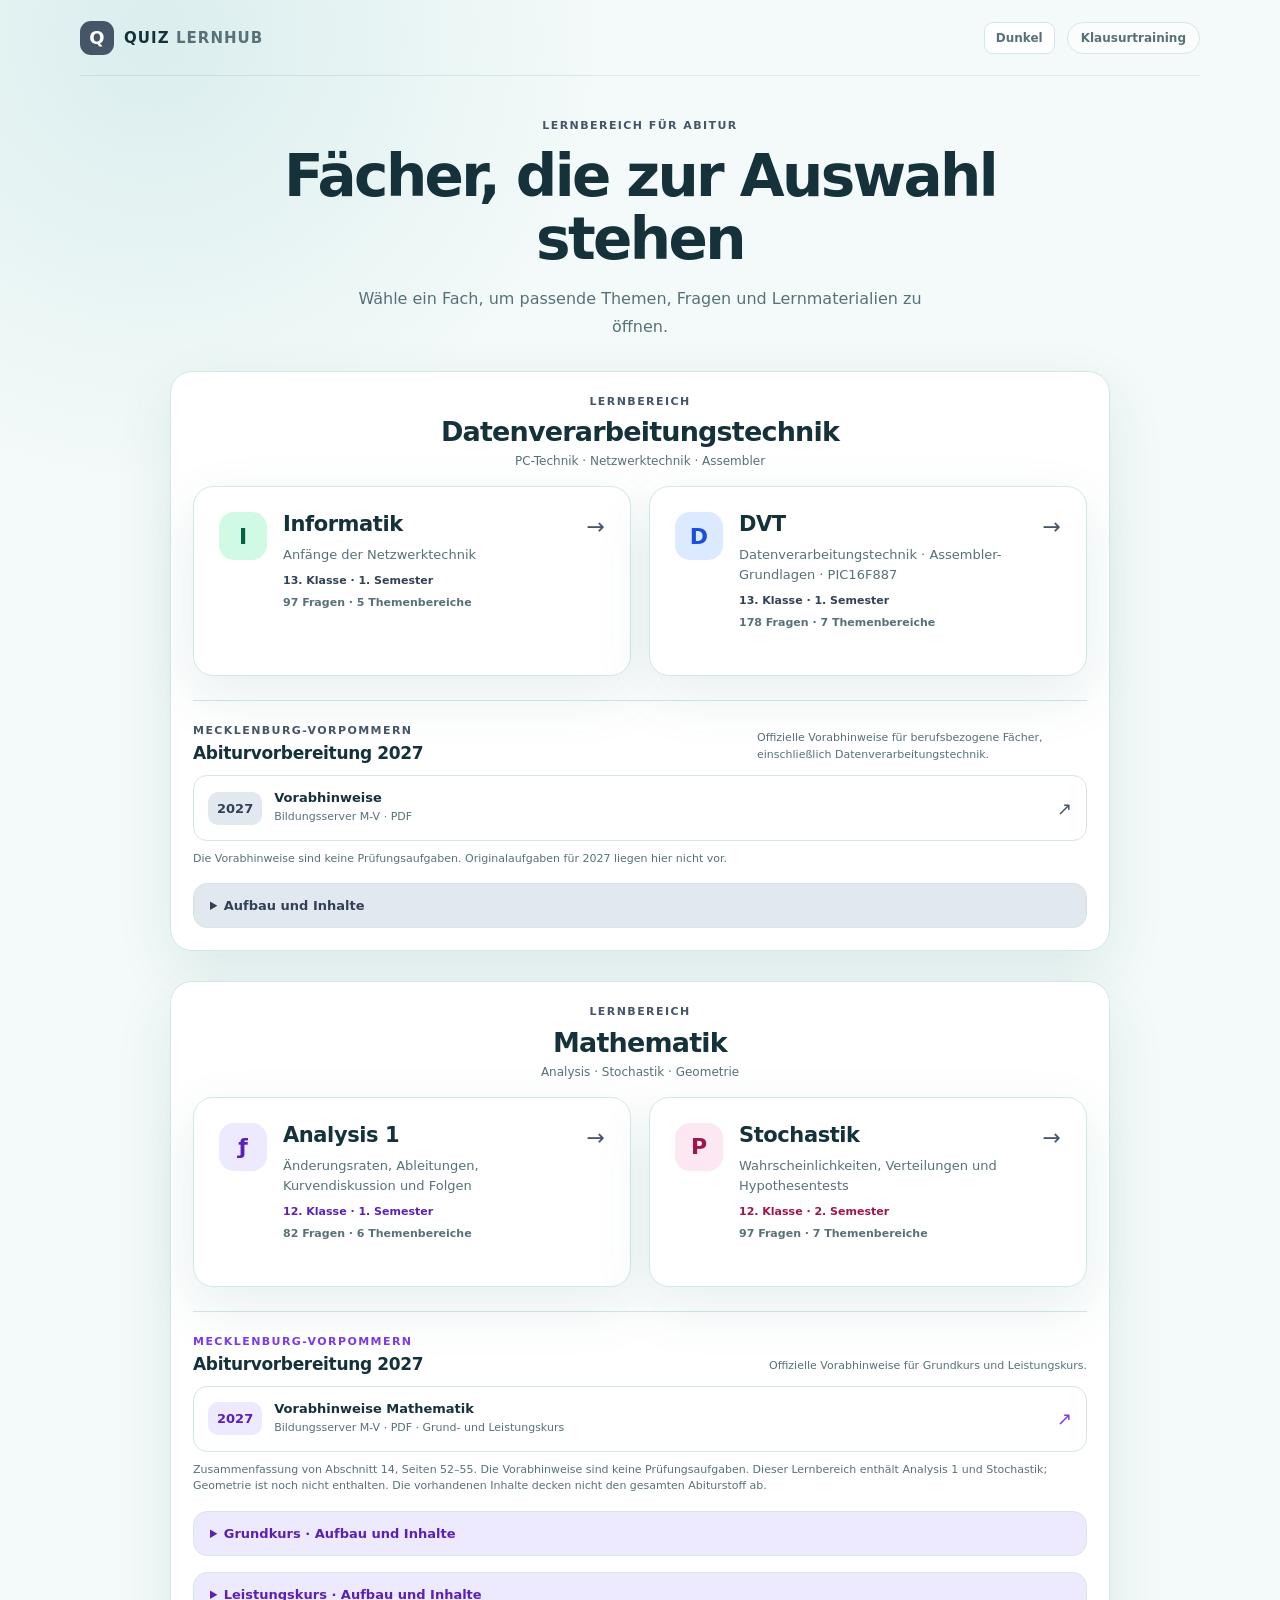
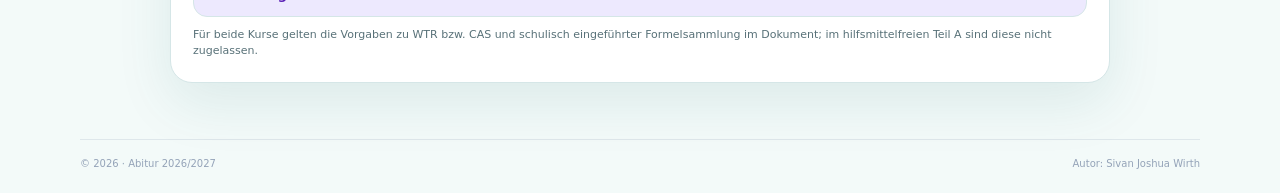
==== commit 5551dee4: "änderung" ====
--- a/index.html
+++ b/index.html
@@ -34,8 +34,8 @@
     <main>
       <section id="hubView" class="view hub-view">
         <div class="hub-intro">
-          <p class="eyebrow">Dein Lernbereich</p>
-          <h1>Welches Fach willst du lernen?</h1>
+          <p class="eyebrow">Lernbereich für Abitur</p>
+          <h1>Fächer, die zur Auswahl stehen</h1>
           <p class="intro">Wähle ein Fach, um passende Themen, Fragen und Lernmaterialien zu öffnen.</p>
         </div>
         <section class="subject-group" aria-labelledby="abiturGroupTitle">
